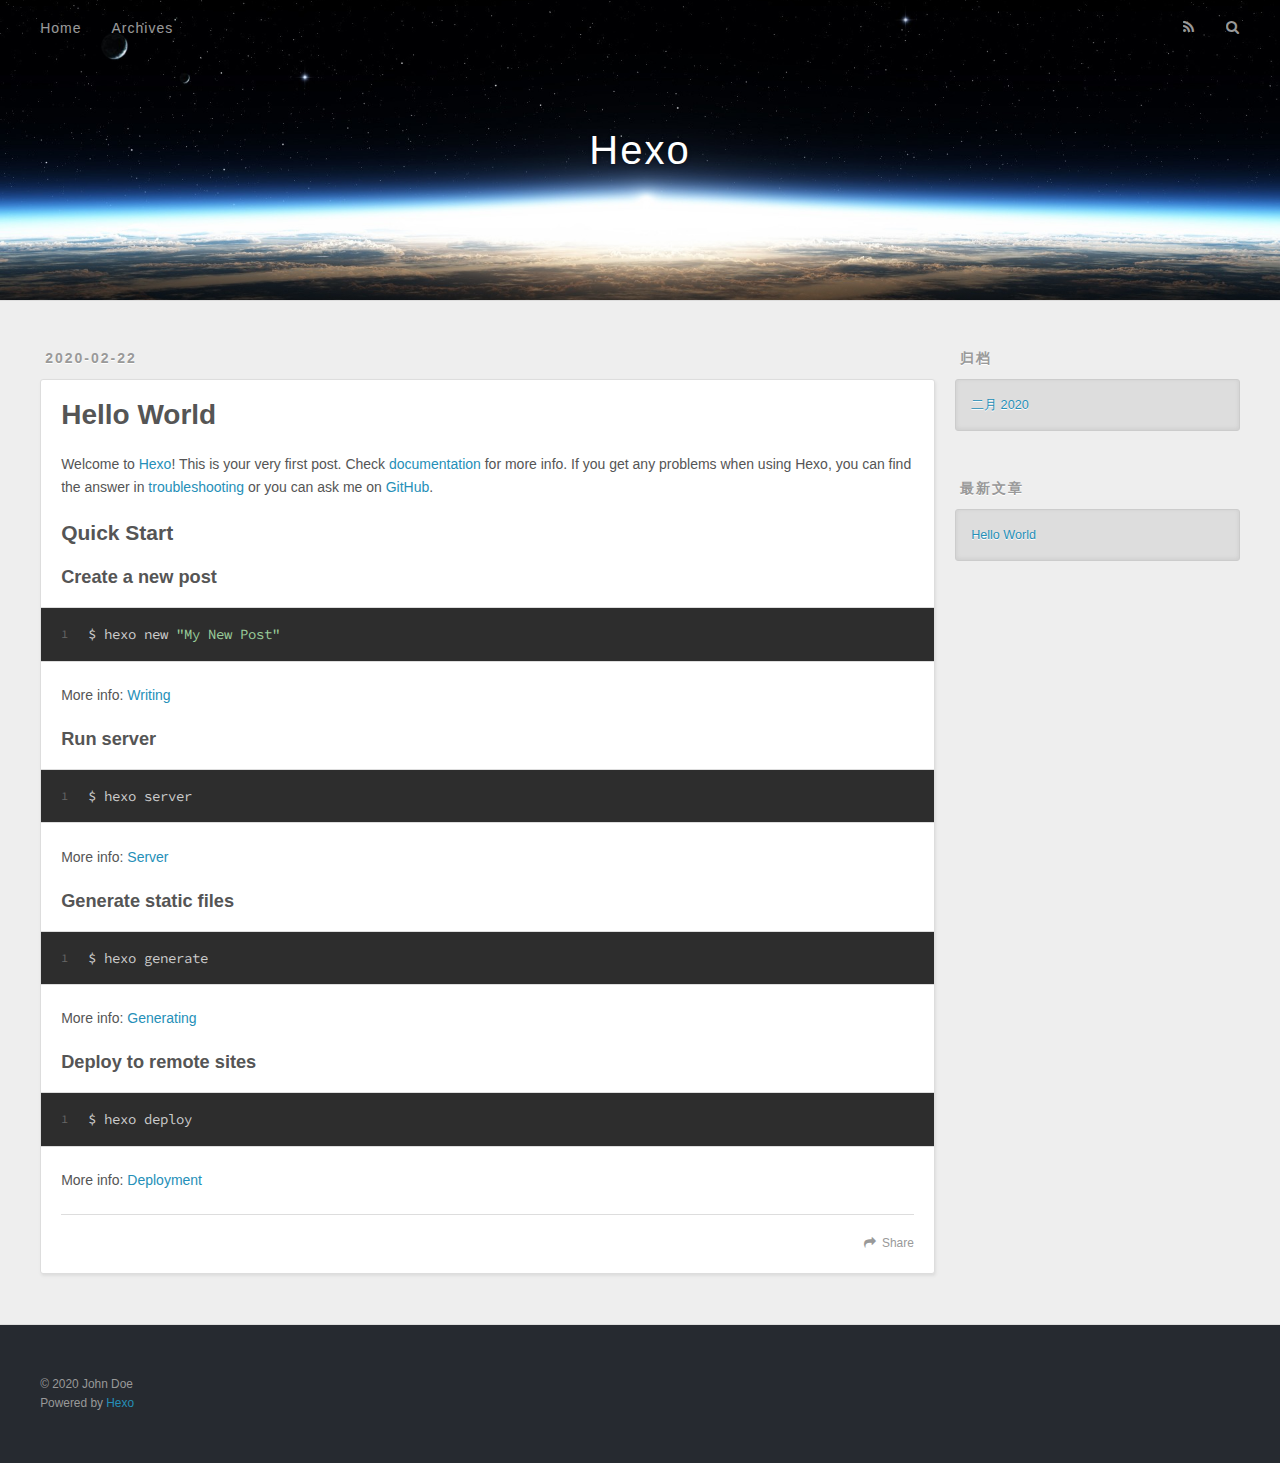
==== index.html @ 25635686 "Site updated: 2020-02-22 12:39:31" ====
<!DOCTYPE html>
<html>
<head>
  <meta charset="utf-8">
  

  
  <title>Hexo</title>
  <meta name="viewport" content="width=device-width, initial-scale=1, maximum-scale=1">
  <meta property="og:type" content="website">
<meta property="og:title" content="Hexo">
<meta property="og:url" content="https://jojo010602.github.io/index.html">
<meta property="og:site_name" content="Hexo">
<meta property="og:locale" content="zh_CN">
<meta property="article:author" content="John Doe">
<meta name="twitter:card" content="summary">
  
    <link rel="alternate" href="/atom.xml" title="Hexo" type="application/atom+xml">
  
  
    <link rel="icon" href="/favicon.png">
  
  
    <link href="//fonts.googleapis.com/css?family=Source+Code+Pro" rel="stylesheet" type="text/css">
  
  
<link rel="stylesheet" href="/css/style.css">

<meta name="generator" content="Hexo 4.2.0"></head>

<body>
  <div id="container">
    <div id="wrap">
      <header id="header">
  <div id="banner"></div>
  <div id="header-outer" class="outer">
    <div id="header-title" class="inner">
      <h1 id="logo-wrap">
        <a href="/" id="logo">Hexo</a>
      </h1>
      
    </div>
    <div id="header-inner" class="inner">
      <nav id="main-nav">
        <a id="main-nav-toggle" class="nav-icon"></a>
        
          <a class="main-nav-link" href="/">Home</a>
        
          <a class="main-nav-link" href="/archives">Archives</a>
        
      </nav>
      <nav id="sub-nav">
        
          <a id="nav-rss-link" class="nav-icon" href="/atom.xml" title="RSS Feed"></a>
        
        <a id="nav-search-btn" class="nav-icon" title="搜索"></a>
      </nav>
      <div id="search-form-wrap">
        <form action="//google.com/search" method="get" accept-charset="UTF-8" class="search-form"><input type="search" name="q" class="search-form-input" placeholder="Search"><button type="submit" class="search-form-submit">&#xF002;</button><input type="hidden" name="sitesearch" value="https://jojo010602.github.io"></form>
      </div>
    </div>
  </div>
</header>
      <div class="outer">
        <section id="main">
  
    <article id="post-hello-world" class="article article-type-post" itemscope itemprop="blogPost">
  <div class="article-meta">
    <a href="/2020/02/22/hello-world/" class="article-date">
  <time datetime="2020-02-22T03:29:50.208Z" itemprop="datePublished">2020-02-22</time>
</a>
    
  </div>
  <div class="article-inner">
    
    
      <header class="article-header">
        
  
    <h1 itemprop="name">
      <a class="article-title" href="/2020/02/22/hello-world/">Hello World</a>
    </h1>
  

      </header>
    
    <div class="article-entry" itemprop="articleBody">
      
        <p>Welcome to <a href="https://hexo.io/" target="_blank" rel="noopener">Hexo</a>! This is your very first post. Check <a href="https://hexo.io/docs/" target="_blank" rel="noopener">documentation</a> for more info. If you get any problems when using Hexo, you can find the answer in <a href="https://hexo.io/docs/troubleshooting.html" target="_blank" rel="noopener">troubleshooting</a> or you can ask me on <a href="https://github.com/hexojs/hexo/issues" target="_blank" rel="noopener">GitHub</a>.</p>
<h2 id="Quick-Start"><a href="#Quick-Start" class="headerlink" title="Quick Start"></a>Quick Start</h2><h3 id="Create-a-new-post"><a href="#Create-a-new-post" class="headerlink" title="Create a new post"></a>Create a new post</h3><figure class="highlight bash"><table><tr><td class="gutter"><pre><span class="line">1</span><br></pre></td><td class="code"><pre><span class="line">$ hexo new <span class="string">"My New Post"</span></span><br></pre></td></tr></table></figure>

<p>More info: <a href="https://hexo.io/docs/writing.html" target="_blank" rel="noopener">Writing</a></p>
<h3 id="Run-server"><a href="#Run-server" class="headerlink" title="Run server"></a>Run server</h3><figure class="highlight bash"><table><tr><td class="gutter"><pre><span class="line">1</span><br></pre></td><td class="code"><pre><span class="line">$ hexo server</span><br></pre></td></tr></table></figure>

<p>More info: <a href="https://hexo.io/docs/server.html" target="_blank" rel="noopener">Server</a></p>
<h3 id="Generate-static-files"><a href="#Generate-static-files" class="headerlink" title="Generate static files"></a>Generate static files</h3><figure class="highlight bash"><table><tr><td class="gutter"><pre><span class="line">1</span><br></pre></td><td class="code"><pre><span class="line">$ hexo generate</span><br></pre></td></tr></table></figure>

<p>More info: <a href="https://hexo.io/docs/generating.html" target="_blank" rel="noopener">Generating</a></p>
<h3 id="Deploy-to-remote-sites"><a href="#Deploy-to-remote-sites" class="headerlink" title="Deploy to remote sites"></a>Deploy to remote sites</h3><figure class="highlight bash"><table><tr><td class="gutter"><pre><span class="line">1</span><br></pre></td><td class="code"><pre><span class="line">$ hexo deploy</span><br></pre></td></tr></table></figure>

<p>More info: <a href="https://hexo.io/docs/one-command-deployment.html" target="_blank" rel="noopener">Deployment</a></p>

      
    </div>
    <footer class="article-footer">
      <a data-url="https://jojo010602.github.io/2020/02/22/hello-world/" data-id="ck6x465q000009cvf76g2f9uv" class="article-share-link">Share</a>
      
      
    </footer>
  </div>
  
</article>


  


</section>
        
          <aside id="sidebar">
  
    

  
    

  
    
  
    
  <div class="widget-wrap">
    <h3 class="widget-title">归档</h3>
    <div class="widget">
      <ul class="archive-list"><li class="archive-list-item"><a class="archive-list-link" href="/archives/2020/02/">二月 2020</a></li></ul>
    </div>
  </div>


  
    
  <div class="widget-wrap">
    <h3 class="widget-title">最新文章</h3>
    <div class="widget">
      <ul>
        
          <li>
            <a href="/2020/02/22/hello-world/">Hello World</a>
          </li>
        
      </ul>
    </div>
  </div>

  
</aside>
        
      </div>
      <footer id="footer">
  
  <div class="outer">
    <div id="footer-info" class="inner">
      &copy; 2020 John Doe<br>
      Powered by <a href="http://hexo.io/" target="_blank">Hexo</a>
    </div>
  </div>
</footer>
    </div>
    <nav id="mobile-nav">
  
    <a href="/" class="mobile-nav-link">Home</a>
  
    <a href="/archives" class="mobile-nav-link">Archives</a>
  
</nav>
    

<script src="//ajax.googleapis.com/ajax/libs/jquery/2.0.3/jquery.min.js"></script>


  
<link rel="stylesheet" href="/fancybox/jquery.fancybox.css">

  
<script src="/fancybox/jquery.fancybox.pack.js"></script>




<script src="/js/script.js"></script>




  </div>
</body>
</html>
---- css/style.css ----
body {
  width: 100%;
}
body:before,
body:after {
  content: "";
  display: table;
}
body:after {
  clear: both;
}
html,
body,
div,
span,
applet,
object,
iframe,
h1,
h2,
h3,
h4,
h5,
h6,
p,
blockquote,
pre,
a,
abbr,
acronym,
address,
big,
cite,
code,
del,
dfn,
em,
img,
ins,
kbd,
q,
s,
samp,
small,
strike,
strong,
sub,
sup,
tt,
var,
dl,
dt,
dd,
ol,
ul,
li,
fieldset,
form,
label,
legend,
table,
caption,
tbody,
tfoot,
thead,
tr,
th,
td {
  margin: 0;
  padding: 0;
  border: 0;
  outline: 0;
  font-weight: inherit;
  font-style: inherit;
  font-family: inherit;
  font-size: 100%;
  vertical-align: baseline;
}
body {
  line-height: 1;
  color: #000;
  background: #fff;
}
ol,
ul {
  list-style: none;
}
table {
  border-collapse: separate;
  border-spacing: 0;
  vertical-align: middle;
}
caption,
th,
td {
  text-align: left;
  font-weight: normal;
  vertical-align: middle;
}
a img {
  border: none;
}
input,
button {
  margin: 0;
  padding: 0;
}
input::-moz-focus-inner,
button::-moz-focus-inner {
  border: 0;
  padding: 0;
}
@font-face {
  font-family: FontAwesome;
  font-style: normal;
  font-weight: normal;
  src: url("fonts/fontawesome-webfont.eot?v=#4.0.3");
  src: url("fonts/fontawesome-webfont.eot?#iefix&v=#4.0.3") format("embedded-opentype"), url("fonts/fontawesome-webfont.woff?v=#4.0.3") format("woff"), url("fonts/fontawesome-webfont.ttf?v=#4.0.3") format("truetype"), url("fonts/fontawesome-webfont.svg#fontawesomeregular?v=#4.0.3") format("svg");
}
html,
body,
#container {
  height: 100%;
}
body {
  background: #eee;
  font: 14px -apple-system, BlinkMacSystemFont, "Segoe UI", "Roboto", "Oxygen", "Ubuntu", "Cantarell", "Fira Sans", "Droid Sans", "Helvetica Neue", sans-serif;
  -webkit-text-size-adjust: 100%;
}
.outer {
  max-width: 1220px;
  margin: 0 auto;
  padding: 0 20px;
}
.outer:before,
.outer:after {
  content: "";
  display: table;
}
.outer:after {
  clear: both;
}
.inner {
  display: inline;
  float: left;
  width: 98.33333333333333%;
  margin: 0 0.833333333333333%;
}
.left,
.alignleft {
  float: left;
}
.right,
.alignright {
  float: right;
}
.clear {
  clear: both;
}
#container {
  position: relative;
}
.mobile-nav-on {
  overflow: hidden;
}
#wrap {
  height: 100%;
  width: 100%;
  position: absolute;
  top: 0;
  left: 0;
  -webkit-transition: 0.2s ease-out;
  -moz-transition: 0.2s ease-out;
  -ms-transition: 0.2s ease-out;
  transition: 0.2s ease-out;
  z-index: 1;
  background: #eee;
}
.mobile-nav-on #wrap {
  left: 280px;
}
@media screen and (min-width: 768px) {
  #main {
    display: inline;
    float: left;
    width: 73.33333333333333%;
    margin: 0 0.833333333333333%;
  }
}
.article-date,
.article-category-link,
.archive-year,
.widget-title {
  text-decoration: none;
  text-transform: uppercase;
  letter-spacing: 2px;
  color: #999;
  margin-bottom: 1em;
  margin-left: 5px;
  line-height: 1em;
  text-shadow: 0 1px #fff;
  font-weight: bold;
}
.article-inner,
.archive-article-inner {
  background: #fff;
  -webkit-box-shadow: 1px 2px 3px #ddd;
  box-shadow: 1px 2px 3px #ddd;
  border: 1px solid #ddd;
  border-radius: 3px;
}
.article-entry h1,
.widget h1 {
  font-size: 2em;
}
.article-entry h2,
.widget h2 {
  font-size: 1.5em;
}
.article-entry h3,
.widget h3 {
  font-size: 1.3em;
}
.article-entry h4,
.widget h4 {
  font-size: 1.2em;
}
.article-entry h5,
.widget h5 {
  font-size: 1em;
}
.article-entry h6,
.widget h6 {
  font-size: 1em;
  color: #999;
}
.article-entry hr,
.widget hr {
  border: 1px dashed #ddd;
}
.article-entry strong,
.widget strong {
  font-weight: bold;
}
.article-entry em,
.widget em,
.article-entry cite,
.widget cite {
  font-style: italic;
}
.article-entry sup,
.widget sup,
.article-entry sub,
.widget sub {
  font-size: 0.75em;
  line-height: 0;
  position: relative;
  vertical-align: baseline;
}
.article-entry sup,
.widget sup {
  top: -0.5em;
}
.article-entry sub,
.widget sub {
  bottom: -0.2em;
}
.article-entry small,
.widget small {
  font-size: 0.85em;
}
.article-entry acronym,
.widget acronym,
.article-entry abbr,
.widget abbr {
  border-bottom: 1px dotted;
}
.article-entry ul,
.widget ul,
.article-entry ol,
.widget ol,
.article-entry dl,
.widget dl {
  margin: 0 20px;
  line-height: 1.6em;
}
.article-entry ul ul,
.widget ul ul,
.article-entry ol ul,
.widget ol ul,
.article-entry ul ol,
.widget ul ol,
.article-entry ol ol,
.widget ol ol {
  margin-top: 0;
  margin-bottom: 0;
}
.article-entry ul,
.widget ul {
  list-style: disc;
}
.article-entry ol,
.widget ol {
  list-style: decimal;
}
.article-entry dt,
.widget dt {
  font-weight: bold;
}
#header {
  height: 300px;
  position: relative;
  border-bottom: 1px solid #ddd;
}
#header:before,
#header:after {
  content: "";
  position: absolute;
  left: 0;
  right: 0;
  height: 40px;
}
#header:before {
  top: 0;
  background: -webkit-linear-gradient(rgba(0,0,0,0.2), transparent);
  background: -moz-linear-gradient(rgba(0,0,0,0.2), transparent);
  background: -ms-linear-gradient(rgba(0,0,0,0.2), transparent);
  background: linear-gradient(rgba(0,0,0,0.2), transparent);
}
#header:after {
  bottom: 0;
  background: -webkit-linear-gradient(transparent, rgba(0,0,0,0.2));
  background: -moz-linear-gradient(transparent, rgba(0,0,0,0.2));
  background: -ms-linear-gradient(transparent, rgba(0,0,0,0.2));
  background: linear-gradient(transparent, rgba(0,0,0,0.2));
}
#header-outer {
  height: 100%;
  position: relative;
}
#header-inner {
  position: relative;
  overflow: hidden;
}
#banner {
  position: absolute;
  top: 0;
  left: 0;
  width: 100%;
  height: 100%;
  background: url("images/banner.jpg") center #000;
  -webkit-background-size: cover;
  -moz-background-size: cover;
  background-size: cover;
  z-index: -1;
}
#header-title {
  text-align: center;
  height: 40px;
  position: absolute;
  top: 50%;
  left: 0;
  margin-top: -20px;
}
#logo,
#subtitle {
  text-decoration: none;
  color: #fff;
  font-weight: 300;
  text-shadow: 0 1px 4px rgba(0,0,0,0.3);
}
#logo {
  font-size: 40px;
  line-height: 40px;
  letter-spacing: 2px;
}
#subtitle {
  font-size: 16px;
  line-height: 16px;
  letter-spacing: 1px;
}
#subtitle-wrap {
  margin-top: 16px;
}
#main-nav {
  float: left;
  margin-left: -15px;
}
.nav-icon,
.main-nav-link {
  float: left;
  color: #fff;
  opacity: 0.6;
  text-decoration: none;
  text-shadow: 0 1px rgba(0,0,0,0.2);
  -webkit-transition: opacity 0.2s;
  -moz-transition: opacity 0.2s;
  -ms-transition: opacity 0.2s;
  transition: opacity 0.2s;
  display: block;
  padding: 20px 15px;
}
.nav-icon:hover,
.main-nav-link:hover {
  opacity: 1;
}
.nav-icon {
  font-family: FontAwesome;
  text-align: center;
  font-size: 14px;
  width: 14px;
  height: 14px;
  padding: 20px 15px;
  position: relative;
  cursor: pointer;
}
.main-nav-link {
  font-weight: 300;
  letter-spacing: 1px;
}
@media screen and (max-width: 479px) {
  .main-nav-link {
    display: none;
  }
}
#main-nav-toggle {
  display: none;
}
#main-nav-toggle:before {
  content: "\f0c9";
}
@media screen and (max-width: 479px) {
  #main-nav-toggle {
    display: block;
  }
}
#sub-nav {
  float: right;
  margin-right: -15px;
}
#nav-rss-link:before {
  content: "\f09e";
}
#nav-search-btn:before {
  content: "\f002";
}
#search-form-wrap {
  position: absolute;
  top: 15px;
  width: 150px;
  height: 30px;
  right: -150px;
  opacity: 0;
  -webkit-transition: 0.2s ease-out;
  -moz-transition: 0.2s ease-out;
  -ms-transition: 0.2s ease-out;
  transition: 0.2s ease-out;
}
#search-form-wrap.on {
  opacity: 1;
  right: 0;
}
@media screen and (max-width: 479px) {
  #search-form-wrap {
    width: 100%;
    right: -100%;
  }
}
.search-form {
  position: absolute;
  top: 0;
  left: 0;
  right: 0;
  background: #fff;
  padding: 5px 15px;
  border-radius: 15px;
  -webkit-box-shadow: 0 0 10px rgba(0,0,0,0.3);
  box-shadow: 0 0 10px rgba(0,0,0,0.3);
}
.search-form-input {
  border: none;
  background: none;
  color: #555;
  width: 100%;
  font: 13px -apple-system, BlinkMacSystemFont, "Segoe UI", "Roboto", "Oxygen", "Ubuntu", "Cantarell", "Fira Sans", "Droid Sans", "Helvetica Neue", sans-serif;
  outline: none;
}
.search-form-input::-webkit-search-results-decoration,
.search-form-input::-webkit-search-cancel-button {
  -webkit-appearance: none;
}
.search-form-submit {
  position: absolute;
  top: 50%;
  right: 10px;
  margin-top: -7px;
  font: 13px FontAwesome;
  border: none;
  background: none;
  color: #bbb;
  cursor: pointer;
}
.search-form-submit:hover,
.search-form-submit:focus {
  color: #777;
}
.article {
  margin: 50px 0;
}
.article-inner {
  overflow: hidden;
}
.article-meta:before,
.article-meta:after {
  content: "";
  display: table;
}
.article-meta:after {
  clear: both;
}
.article-date {
  float: left;
}
.article-category {
  float: left;
  line-height: 1em;
  color: #ccc;
  text-shadow: 0 1px #fff;
  margin-left: 8px;
}
.article-category:before {
  content: "\2022";
}
.article-category-link {
  margin: 0 12px 1em;
}
.article-header {
  padding: 20px 20px 0;
}
.article-title {
  text-decoration: none;
  font-size: 2em;
  font-weight: bold;
  color: #555;
  line-height: 1.1em;
  -webkit-transition: color 0.2s;
  -moz-transition: color 0.2s;
  -ms-transition: color 0.2s;
  transition: color 0.2s;
}
a.article-title:hover {
  color: #258fb8;
}
.article-entry {
  color: #555;
  padding: 0 20px;
}
.article-entry:before,
.article-entry:after {
  content: "";
  display: table;
}
.article-entry:after {
  clear: both;
}
.article-entry p,
.article-entry table {
  line-height: 1.6em;
  margin: 1.6em 0;
}
.article-entry h1,
.article-entry h2,
.article-entry h3,
.article-entry h4,
.article-entry h5,
.article-entry h6 {
  font-weight: bold;
}
.article-entry h1,
.article-entry h2,
.article-entry h3,
.article-entry h4,
.article-entry h5,
.article-entry h6 {
  line-height: 1.1em;
  margin: 1.1em 0;
}
.article-entry a {
  color: #258fb8;
  text-decoration: none;
}
.article-entry a:hover {
  text-decoration: underline;
}
.article-entry ul,
.article-entry ol,
.article-entry dl {
  margin-top: 1.6em;
  margin-bottom: 1.6em;
}
.article-entry img,
.article-entry video {
  max-width: 100%;
  height: auto;
  display: block;
  margin: auto;
}
.article-entry iframe {
  border: none;
}
.article-entry table {
  width: 100%;
  border-collapse: collapse;
  border-spacing: 0;
}
.article-entry th {
  font-weight: bold;
  border-bottom: 3px solid #ddd;
  padding-bottom: 0.5em;
}
.article-entry td {
  border-bottom: 1px solid #ddd;
  padding: 10px 0;
}
.article-entry blockquote {
  font-family: Georgia, "Times New Roman", serif;
  font-size: 1.4em;
  margin: 1.6em 20px;
  text-align: center;
}
.article-entry blockquote footer {
  font-size: 14px;
  margin: 1.6em 0;
  font-family: -apple-system, BlinkMacSystemFont, "Segoe UI", "Roboto", "Oxygen", "Ubuntu", "Cantarell", "Fira Sans", "Droid Sans", "Helvetica Neue", sans-serif;
}
.article-entry blockquote footer cite:before {
  content: "—";
  padding: 0 0.5em;
}
.article-entry .pullquote {
  text-align: left;
  width: 45%;
  margin: 0;
}
.article-entry .pullquote.left {
  margin-left: 0.5em;
  margin-right: 1em;
}
.article-entry .pullquote.right {
  margin-right: 0.5em;
  margin-left: 1em;
}
.article-entry .caption {
  color: #999;
  display: block;
  font-size: 0.9em;
  margin-top: 0.5em;
  position: relative;
  text-align: center;
}
.article-entry .video-container {
  position: relative;
  padding-top: 56.25%;
  height: 0;
  overflow: hidden;
}
.article-entry .video-container iframe,
.article-entry .video-container object,
.article-entry .video-container embed {
  position: absolute;
  top: 0;
  left: 0;
  width: 100%;
  height: 100%;
  margin-top: 0;
}
.article-more-link a {
  display: inline-block;
  line-height: 1em;
  padding: 6px 15px;
  border-radius: 15px;
  background: #eee;
  color: #999;
  text-shadow: 0 1px #fff;
  text-decoration: none;
}
.article-more-link a:hover {
  background: #258fb8;
  color: #fff;
  text-decoration: none;
  text-shadow: 0 1px #1e7293;
}
.article-footer {
  font-size: 0.85em;
  line-height: 1.6em;
  border-top: 1px solid #ddd;
  padding-top: 1.6em;
  margin: 0 20px 20px;
}
.article-footer:before,
.article-footer:after {
  content: "";
  display: table;
}
.article-footer:after {
  clear: both;
}
.article-footer a {
  color: #999;
  text-decoration: none;
}
.article-footer a:hover {
  color: #555;
}
.article-tag-list-item {
  float: left;
  margin-right: 10px;
}
.article-tag-list-link:before {
  content: "#";
}
.article-comment-link {
  float: right;
}
.article-comment-link:before {
  content: "\f075";
  font-family: FontAwesome;
  padding-right: 8px;
}
.article-share-link {
  cursor: pointer;
  float: right;
  margin-left: 20px;
}
.article-share-link:before {
  content: "\f064";
  font-family: FontAwesome;
  padding-right: 6px;
}
#article-nav {
  position: relative;
}
#article-nav:before,
#article-nav:after {
  content: "";
  display: table;
}
#article-nav:after {
  clear: both;
}
@media screen and (min-width: 768px) {
  #article-nav {
    margin: 50px 0;
  }
  #article-nav:before {
    width: 8px;
    height: 8px;
    position: absolute;
    top: 50%;
    left: 50%;
    margin-top: -4px;
    margin-left: -4px;
    content: "";
    border-radius: 50%;
    background: #ddd;
    -webkit-box-shadow: 0 1px 2px #fff;
    box-shadow: 0 1px 2px #fff;
  }
}
.article-nav-link-wrap {
  text-decoration: none;
  text-shadow: 0 1px #fff;
  color: #999;
  -webkit-box-sizing: border-box;
  -moz-box-sizing: border-box;
  box-sizing: border-box;
  margin-top: 50px;
  text-align: center;
  display: block;
}
.article-nav-link-wrap:hover {
  color: #555;
}
@media screen and (min-width: 768px) {
  .article-nav-link-wrap {
    width: 50%;
    margin-top: 0;
  }
}
@media screen and (min-width: 768px) {
  #article-nav-newer {
    float: left;
    text-align: right;
    padding-right: 20px;
  }
}
@media screen and (min-width: 768px) {
  #article-nav-older {
    float: right;
    text-align: left;
    padding-left: 20px;
  }
}
.article-nav-caption {
  text-transform: uppercase;
  letter-spacing: 2px;
  color: #ddd;
  line-height: 1em;
  font-weight: bold;
}
#article-nav-newer .article-nav-caption {
  margin-right: -2px;
}
.article-nav-title {
  font-size: 0.85em;
  line-height: 1.6em;
  margin-top: 0.5em;
}
.article-share-box {
  position: absolute;
  display: none;
  background: #fff;
  -webkit-box-shadow: 1px 2px 10px rgba(0,0,0,0.2);
  box-shadow: 1px 2px 10px rgba(0,0,0,0.2);
  border-radius: 3px;
  margin-left: -145px;
  overflow: hidden;
  z-index: 1;
}
.article-share-box.on {
  display: block;
}
.article-share-input {
  width: 100%;
  background: none;
  -webkit-box-sizing: border-box;
  -moz-box-sizing: border-box;
  box-sizing: border-box;
  font: 14px -apple-system, BlinkMacSystemFont, "Segoe UI", "Roboto", "Oxygen", "Ubuntu", "Cantarell", "Fira Sans", "Droid Sans", "Helvetica Neue", sans-serif;
  padding: 0 15px;
  color: #555;
  outline: none;
  border: 1px solid #ddd;
  border-radius: 3px 3px 0 0;
  height: 36px;
  line-height: 36px;
}
.article-share-links {
  background: #eee;
}
.article-share-links:before,
.article-share-links:after {
  content: "";
  display: table;
}
.article-share-links:after {
  clear: both;
}
.article-share-twitter,
.article-share-facebook,
.article-share-pinterest,
.article-share-google {
  width: 50px;
  height: 36px;
  display: block;
  float: left;
  position: relative;
  color: #999;
  text-shadow: 0 1px #fff;
}
.article-share-twitter:before,
.article-share-facebook:before,
.article-share-pinterest:before,
.article-share-google:before {
  font-size: 20px;
  font-family: FontAwesome;
  width: 20px;
  height: 20px;
  position: absolute;
  top: 50%;
  left: 50%;
  margin-top: -10px;
  margin-left: -10px;
  text-align: center;
}
.article-share-twitter:hover,
.article-share-facebook:hover,
.article-share-pinterest:hover,
.article-share-google:hover {
  color: #fff;
}
.article-share-twitter:before {
  content: "\f099";
}
.article-share-twitter:hover {
  background: #00aced;
  text-shadow: 0 1px #008abe;
}
.article-share-facebook:before {
  content: "\f09a";
}
.article-share-facebook:hover {
  background: #3b5998;
  text-shadow: 0 1px #2f477a;
}
.article-share-pinterest:before {
  content: "\f0d2";
}
.article-share-pinterest:hover {
  background: #cb2027;
  text-shadow: 0 1px #a21a1f;
}
.article-share-google:before {
  content: "\f0d5";
}
.article-share-google:hover {
  background: #dd4b39;
  text-shadow: 0 1px #be3221;
}
.article-gallery {
  background: #000;
  position: relative;
}
.article-gallery-photos {
  position: relative;
  overflow: hidden;
}
.article-gallery-img {
  display: none;
  max-width: 100%;
}
.article-gallery-img:first-child {
  display: block;
}
.article-gallery-img.loaded {
  position: absolute;
  display: block;
}
.article-gallery-img img {
  display: block;
  max-width: 100%;
  margin: 0 auto;
}
#comments {
  background: #fff;
  -webkit-box-shadow: 1px 2px 3px #ddd;
  box-shadow: 1px 2px 3px #ddd;
  padding: 20px;
  border: 1px solid #ddd;
  border-radius: 3px;
  margin: 50px 0;
}
#comments a {
  color: #258fb8;
}
.archives-wrap {
  margin: 50px 0;
}
.archives:before,
.archives:after {
  content: "";
  display: table;
}
.archives:after {
  clear: both;
}
.archive-year-wrap {
  margin-bottom: 1em;
}
.archives {
  -webkit-column-gap: 10px;
  -moz-column-gap: 10px;
  column-gap: 10px;
}
@media screen and (min-width: 480px) and (max-width: 767px) {
  .archives {
    -webkit-column-count: 2;
    -moz-column-count: 2;
    column-count: 2;
  }
}
@media screen and (min-width: 768px) {
  .archives {
    -webkit-column-count: 3;
    -moz-column-count: 3;
    column-count: 3;
  }
}
.archive-article {
  -webkit-column-break-inside: avoid;
  page-break-inside: avoid;
  overflow: hidden;
  break-inside: avoid-column;
}
.archive-article-inner {
  padding: 10px;
  margin-bottom: 15px;
}
.archive-article-title {
  text-decoration: none;
  font-weight: bold;
  color: #555;
  -webkit-transition: color 0.2s;
  -moz-transition: color 0.2s;
  -ms-transition: color 0.2s;
  transition: color 0.2s;
  line-height: 1.6em;
}
.archive-article-title:hover {
  color: #258fb8;
}
.archive-article-footer {
  margin-top: 1em;
}
.archive-article-date {
  color: #999;
  text-decoration: none;
  font-size: 0.85em;
  line-height: 1em;
  margin-bottom: 0.5em;
  display: block;
}
#page-nav {
  margin: 50px auto;
  background: #fff;
  -webkit-box-shadow: 1px 2px 3px #ddd;
  box-shadow: 1px 2px 3px #ddd;
  border: 1px solid #ddd;
  border-radius: 3px;
  text-align: center;
  color: #999;
  overflow: hidden;
}
#page-nav:before,
#page-nav:after {
  content: "";
  display: table;
}
#page-nav:after {
  clear: both;
}
#page-nav a,
#page-nav span {
  padding: 10px 20px;
  line-height: 1;
  height: 2ex;
}
#page-nav a {
  color: #999;
  text-decoration: none;
}
#page-nav a:hover {
  background: #999;
  color: #fff;
}
#page-nav .prev {
  float: left;
}
#page-nav .next {
  float: right;
}
#page-nav .page-number {
  display: inline-block;
}
@media screen and (max-width: 479px) {
  #page-nav .page-number {
    display: none;
  }
}
#page-nav .current {
  color: #555;
  font-weight: bold;
}
#page-nav .space {
  color: #ddd;
}
#footer {
  background: #262a30;
  padding: 50px 0;
  border-top: 1px solid #ddd;
  color: #999;
}
#footer a {
  color: #258fb8;
  text-decoration: none;
}
#footer a:hover {
  text-decoration: underline;
}
#footer-info {
  line-height: 1.6em;
  font-size: 0.85em;
}
.article-entry pre,
.article-entry .highlight {
  background: #2d2d2d;
  margin: 0 -20px;
  padding: 15px 20px;
  border-style: solid;
  border-color: #ddd;
  border-width: 1px 0;
  overflow: auto;
  color: #ccc;
  line-height: 22.400000000000002px;
}
.article-entry .highlight .gutter pre,
.article-entry .gist .gist-file .gist-data .line-numbers {
  color: #666;
  font-size: 0.85em;
}
.article-entry pre,
.article-entry code {
  font-family: "Source Code Pro", Consolas, Monaco, Menlo, Consolas, monospace;
}
.article-entry code {
  background: #eee;
  text-shadow: 0 1px #fff;
  padding: 0 0.3em;
}
.article-entry pre code {
  background: none;
  text-shadow: none;
  padding: 0;
}
.article-entry .highlight pre {
  border: none;
  margin: 0;
  padding: 0;
}
.article-entry .highlight table {
  margin: 0;
  width: auto;
}
.article-entry .highlight td {
  border: none;
  padding: 0;
}
.article-entry .highlight figcaption {
  font-size: 0.85em;
  color: #999;
  line-height: 1em;
  margin-bottom: 1em;
}
.article-entry .highlight figcaption:before,
.article-entry .highlight figcaption:after {
  content: "";
  display: table;
}
.article-entry .highlight figcaption:after {
  clear: both;
}
.article-entry .highlight figcaption a {
  float: right;
}
.article-entry .highlight .gutter pre {
  text-align: right;
  padding-right: 20px;
}
.article-entry .highlight .line {
  height: 22.400000000000002px;
}
.article-entry .highlight .line.marked {
  background: #515151;
}
.article-entry .gist {
  margin: 0 -20px;
  border-style: solid;
  border-color: #ddd;
  border-width: 1px 0;
  background: #2d2d2d;
  padding: 15px 20px 15px 0;
}
.article-entry .gist .gist-file {
  border: none;
  font-family: "Source Code Pro", Consolas, Monaco, Menlo, Consolas, monospace;
  margin: 0;
}
.article-entry .gist .gist-file .gist-data {
  background: none;
  border: none;
}
.article-entry .gist .gist-file .gist-data .line-numbers {
  background: none;
  border: none;
  padding: 0 20px 0 0;
}
.article-entry .gist .gist-file .gist-data .line-data {
  padding: 0 !important;
}
.article-entry .gist .gist-file .highlight {
  margin: 0;
  padding: 0;
  border: none;
}
.article-entry .gist .gist-file .gist-meta {
  background: #2d2d2d;
  color: #999;
  font: 0.85em -apple-system, BlinkMacSystemFont, "Segoe UI", "Roboto", "Oxygen", "Ubuntu", "Cantarell", "Fira Sans", "Droid Sans", "Helvetica Neue", sans-serif;
  text-shadow: 0 0;
  padding: 0;
  margin-top: 1em;
  margin-left: 20px;
}
.article-entry .gist .gist-file .gist-meta a {
  color: #258fb8;
  font-weight: normal;
}
.article-entry .gist .gist-file .gist-meta a:hover {
  text-decoration: underline;
}
pre .comment,
pre .title {
  color: #999;
}
pre .variable,
pre .attribute,
pre .tag,
pre .regexp,
pre .ruby .constant,
pre .xml .tag .title,
pre .xml .pi,
pre .xml .doctype,
pre .html .doctype,
pre .css .id,
pre .css .class,
pre .css .pseudo {
  color: #f2777a;
}
pre .number,
pre .preprocessor,
pre .built_in,
pre .literal,
pre .params,
pre .constant {
  color: #f99157;
}
pre .class,
pre .ruby .class .title,
pre .css .rules .attribute {
  color: #9c9;
}
pre .string,
pre .value,
pre .inheritance,
pre .header,
pre .ruby .symbol,
pre .xml .cdata {
  color: #9c9;
}
pre .css .hexcolor {
  color: #6cc;
}
pre .function,
pre .python .decorator,
pre .python .title,
pre .ruby .function .title,
pre .ruby .title .keyword,
pre .perl .sub,
pre .javascript .title,
pre .coffeescript .title {
  color: #69c;
}
pre .keyword,
pre .javascript .function {
  color: #c9c;
}
@media screen and (max-width: 479px) {
  #mobile-nav {
    position: absolute;
    top: 0;
    left: 0;
    width: 280px;
    height: 100%;
    background: #191919;
    border-right: 1px solid #fff;
  }
}
@media screen and (max-width: 479px) {
  .mobile-nav-link {
    display: block;
    color: #999;
    text-decoration: none;
    padding: 15px 20px;
    font-weight: bold;
  }
  .mobile-nav-link:hover {
    color: #fff;
  }
}
@media screen and (min-width: 768px) {
  #sidebar {
    display: inline;
    float: left;
    width: 23.333333333333332%;
    margin: 0 0.833333333333333%;
  }
}
.widget-wrap {
  margin: 50px 0;
}
.widget {
  color: #777;
  text-shadow: 0 1px #fff;
  background: #ddd;
  -webkit-box-shadow: 0 -1px 4px #ccc inset;
  box-shadow: 0 -1px 4px #ccc inset;
  border: 1px solid #ccc;
  padding: 15px;
  border-radius: 3px;
}
.widget a {
  color: #258fb8;
  text-decoration: none;
}
.widget a:hover {
  text-decoration: underline;
}
.widget ul ul,
.widget ol ul,
.widget dl ul,
.widget ul ol,
.widget ol ol,
.widget dl ol,
.widget ul dl,
.widget ol dl,
.widget dl dl {
  margin-left: 15px;
  list-style: disc;
}
.widget {
  line-height: 1.6em;
  word-wrap: break-word;
  font-size: 0.9em;
}
.widget ul,
.widget ol {
  list-style: none;
  margin: 0;
}
.widget ul ul,
.widget ol ul,
.widget ul ol,
.widget ol ol {
  margin: 0 20px;
}
.widget ul ul,
.widget ol ul {
  list-style: disc;
}
.widget ul ol,
.widget ol ol {
  list-style: decimal;
}
.category-list-count,
.tag-list-count,
.archive-list-count {
  padding-left: 5px;
  color: #999;
  font-size: 0.85em;
}
.category-list-count:before,
.tag-list-count:before,
.archive-list-count:before {
  content: "(";
}
.category-list-count:after,
.tag-list-count:after,
.archive-list-count:after {
  content: ")";
}
.tagcloud a {
  margin-right: 5px;
  display: inline-block;
}
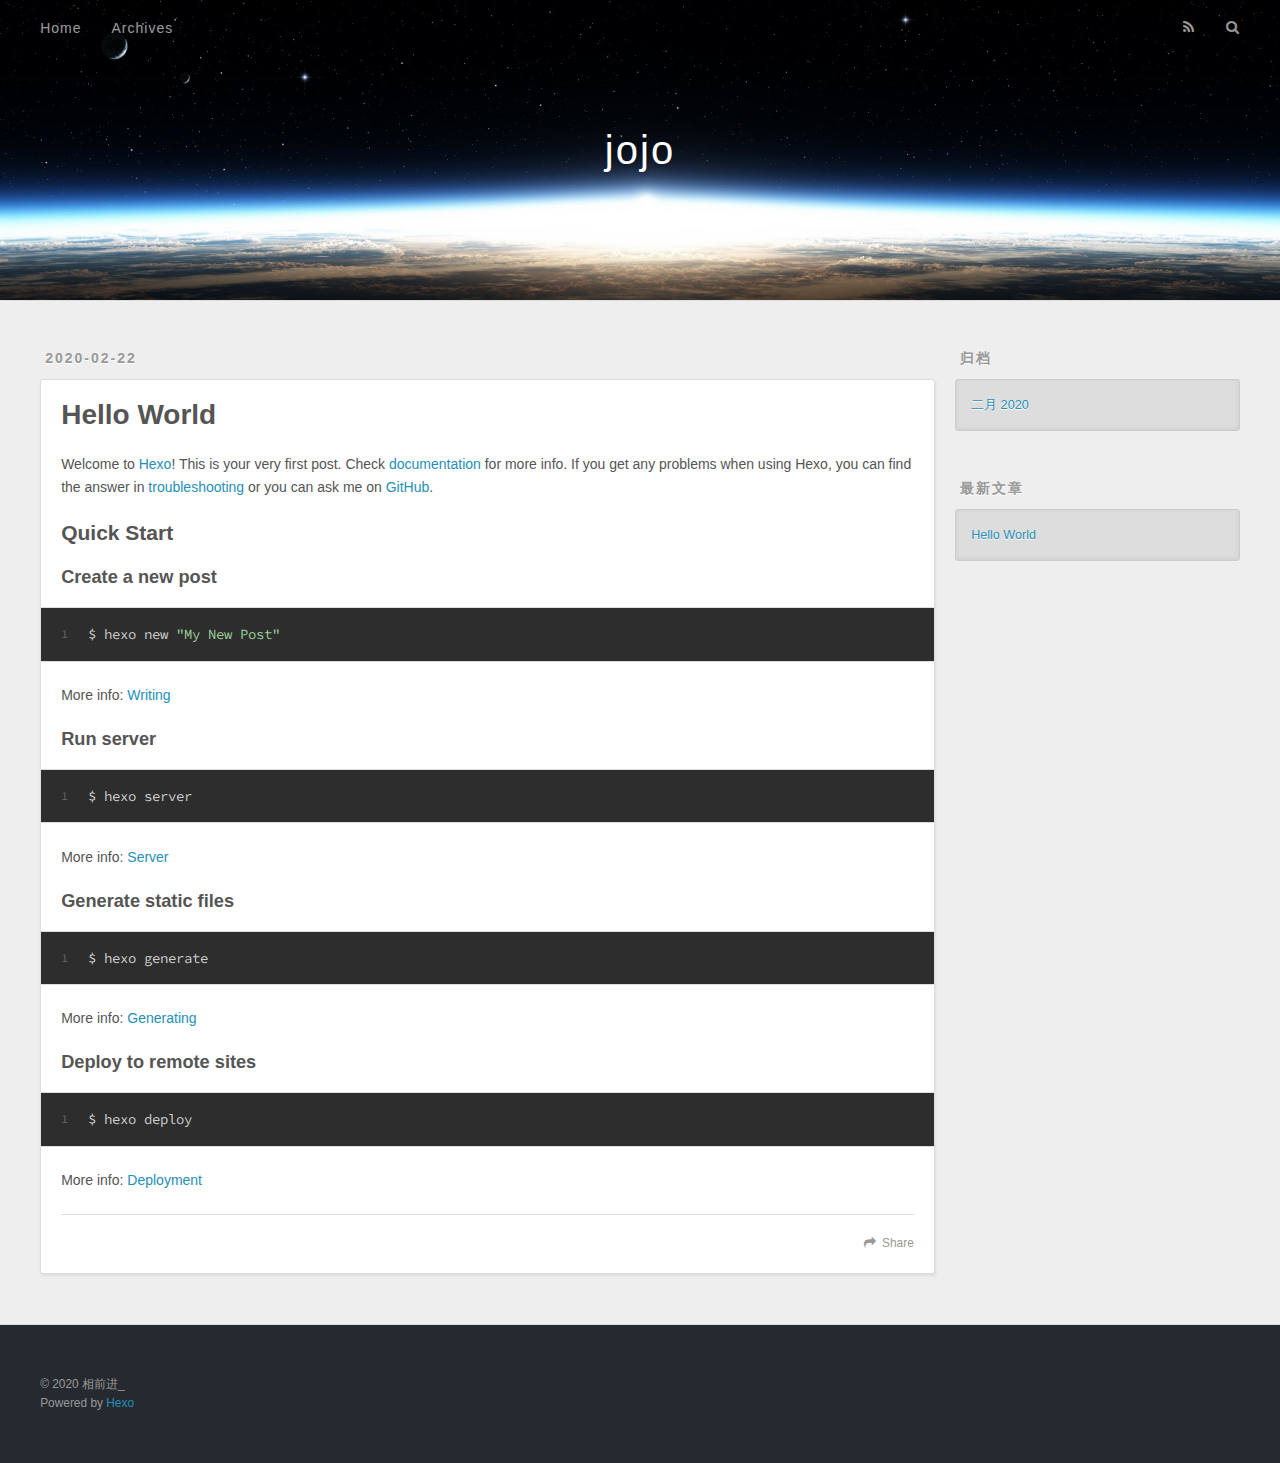
==== commit 87108c24: "Site updated: 2020-02-22 13:19:15" ====
--- a/index.html
+++ b/index.html
@@ -5,17 +5,17 @@
   
 
   
-  <title>Hexo</title>
+  <title>jojo</title>
   <meta name="viewport" content="width=device-width, initial-scale=1, maximum-scale=1">
   <meta property="og:type" content="website">
-<meta property="og:title" content="Hexo">
+<meta property="og:title" content="jojo">
 <meta property="og:url" content="https://jojo010602.github.io/index.html">
-<meta property="og:site_name" content="Hexo">
+<meta property="og:site_name" content="jojo">
 <meta property="og:locale" content="zh_CN">
-<meta property="article:author" content="John Doe">
+<meta property="article:author" content="相前进_">
 <meta name="twitter:card" content="summary">
   
-    <link rel="alternate" href="/atom.xml" title="Hexo" type="application/atom+xml">
+    <link rel="alternate" href="/atom.xml" title="jojo" type="application/atom+xml">
   
   
     <link rel="icon" href="/favicon.png">
@@ -36,7 +36,7 @@
   <div id="header-outer" class="outer">
     <div id="header-title" class="inner">
       <h1 id="logo-wrap">
-        <a href="/" id="logo">Hexo</a>
+        <a href="/" id="logo">jojo</a>
       </h1>
       
     </div>
@@ -103,7 +103,7 @@
       
     </div>
     <footer class="article-footer">
-      <a data-url="https://jojo010602.github.io/2020/02/22/hello-world/" data-id="ck6x465q000009cvf76g2f9uv" class="article-share-link">Share</a>
+      <a data-url="https://jojo010602.github.io/2020/02/22/hello-world/" data-id="ck6x5lagi0000ewvf6clwfs42" class="article-share-link">Share</a>
       
       
     </footer>
@@ -159,7 +159,7 @@
   
   <div class="outer">
     <div id="footer-info" class="inner">
-      &copy; 2020 John Doe<br>
+      &copy; 2020 相前进_<br>
       Powered by <a href="http://hexo.io/" target="_blank">Hexo</a>
     </div>
   </div>
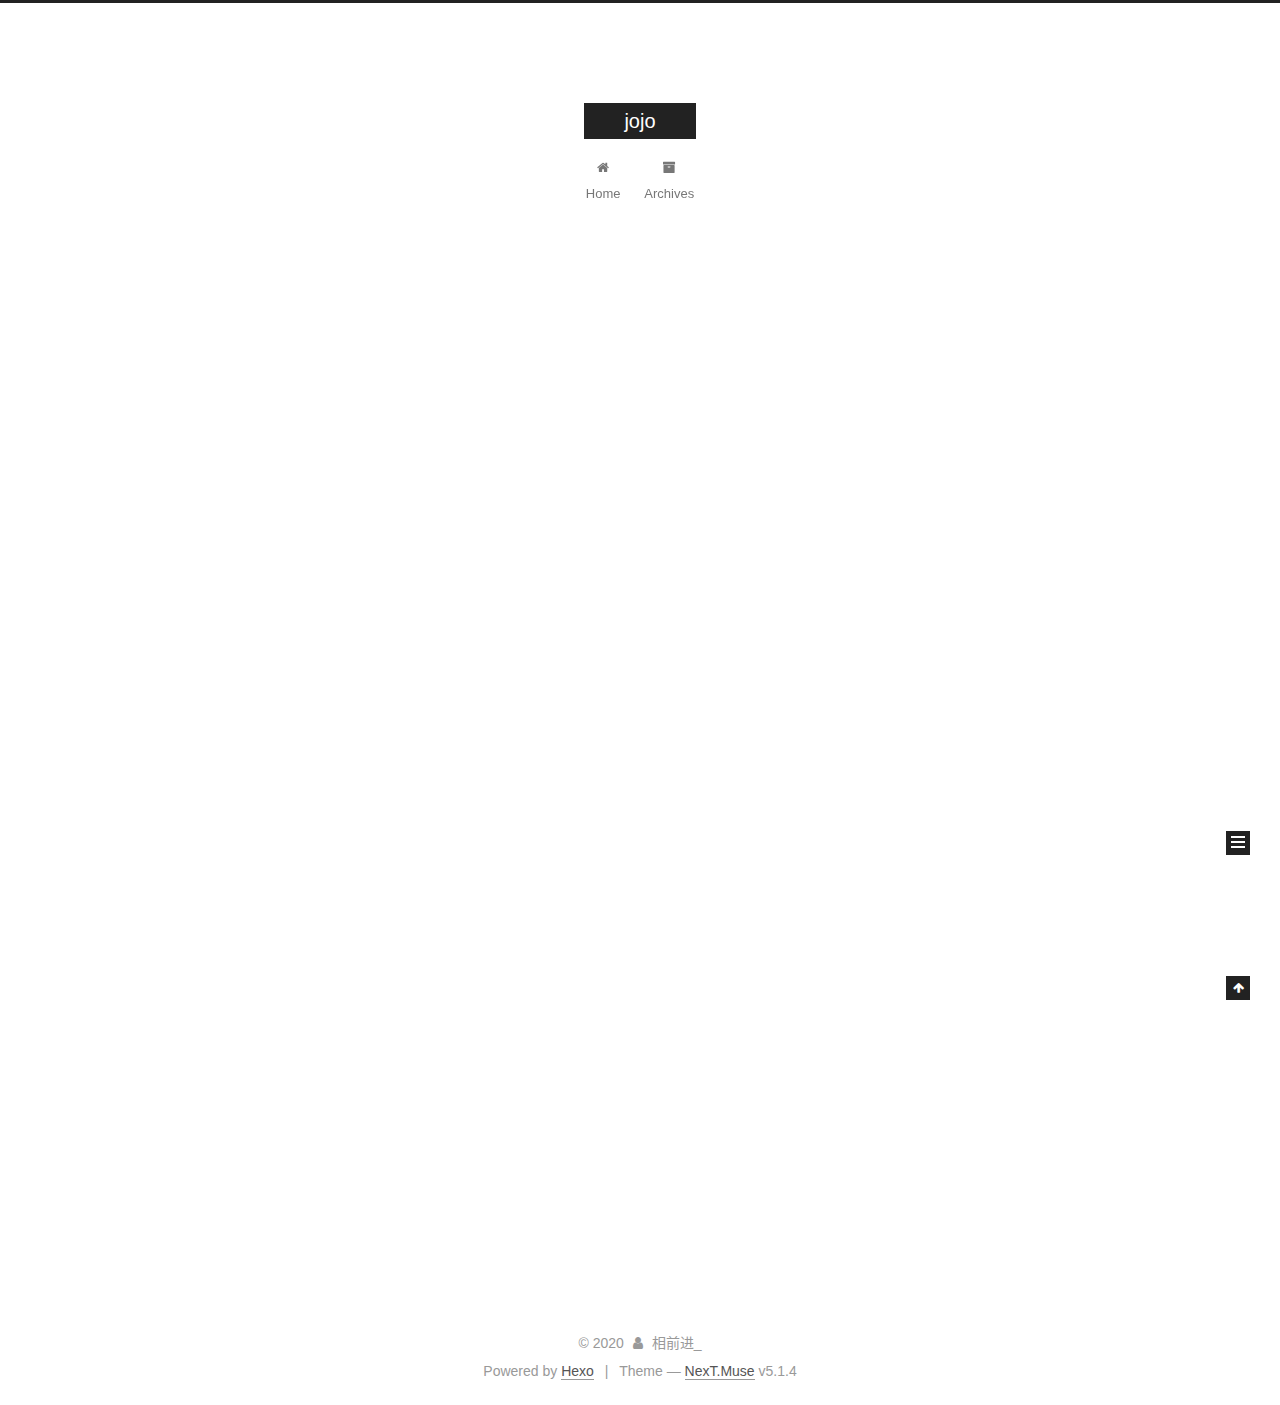
==== commit fbeff18b: "Site updated: 2020-02-22 15:07:54" ====
--- a/index.html
+++ b/index.html
@@ -1,196 +1,620 @@
 <!DOCTYPE html>
-<html>
+
+
+
+  
+
+
+<html class="theme-next muse use-motion" lang="zh-CN">
 <head>
-  <meta charset="utf-8">
-  
-
-  
-  <title>jojo</title>
-  <meta name="viewport" content="width=device-width, initial-scale=1, maximum-scale=1">
-  <meta property="og:type" content="website">
+  <meta charset="UTF-8"/>
+<meta http-equiv="X-UA-Compatible" content="IE=edge" />
+<meta name="viewport" content="width=device-width, initial-scale=1, maximum-scale=1"/>
+<meta name="theme-color" content="#222">
+
+
+
+
+
+
+
+
+
+<meta http-equiv="Cache-Control" content="no-transform" />
+<meta http-equiv="Cache-Control" content="no-siteapp" />
+
+
+
+
+
+
+
+
+
+
+
+
+
+
+
+
+  
+  
+  <link href="/lib/fancybox/source/jquery.fancybox.css?v=2.1.5" rel="stylesheet" type="text/css" />
+
+
+
+
+
+
+
+<link href="/lib/font-awesome/css/font-awesome.min.css?v=4.6.2" rel="stylesheet" type="text/css" />
+
+<link href="/css/main.css?v=5.1.4" rel="stylesheet" type="text/css" />
+
+
+  <link rel="apple-touch-icon" sizes="180x180" href="/images/apple-touch-icon-next.png?v=5.1.4">
+
+
+  <link rel="icon" type="image/png" sizes="32x32" href="/images/favicon-32x32-next.png?v=5.1.4">
+
+
+  <link rel="icon" type="image/png" sizes="16x16" href="/images/favicon-16x16-next.png?v=5.1.4">
+
+
+  <link rel="mask-icon" href="/images/logo.svg?v=5.1.4" color="#222">
+
+
+
+
+
+  <meta name="keywords" content="Hexo, NexT" />
+
+
+
+
+
+
+
+
+
+
+<meta property="og:type" content="website">
 <meta property="og:title" content="jojo">
 <meta property="og:url" content="https://jojo010602.github.io/index.html">
 <meta property="og:site_name" content="jojo">
 <meta property="og:locale" content="zh_CN">
 <meta property="article:author" content="相前进_">
 <meta name="twitter:card" content="summary">
-  
-    <link rel="alternate" href="/atom.xml" title="jojo" type="application/atom+xml">
-  
-  
-    <link rel="icon" href="/favicon.png">
-  
-  
-    <link href="//fonts.googleapis.com/css?family=Source+Code+Pro" rel="stylesheet" type="text/css">
-  
-  
-<link rel="stylesheet" href="/css/style.css">
+
+
+
+<script type="text/javascript" id="hexo.configurations">
+  var NexT = window.NexT || {};
+  var CONFIG = {
+    root: '/',
+    scheme: 'Muse',
+    version: '5.1.4',
+    sidebar: {"position":"left","display":"post","offset":12,"b2t":false,"scrollpercent":false,"onmobile":false},
+    fancybox: true,
+    tabs: true,
+    motion: {"enable":true,"async":false,"transition":{"post_block":"fadeIn","post_header":"slideDownIn","post_body":"slideDownIn","coll_header":"slideLeftIn","sidebar":"slideUpIn"}},
+    duoshuo: {
+      userId: '0',
+      author: 'Author'
+    },
+    algolia: {
+      applicationID: '',
+      apiKey: '',
+      indexName: '',
+      hits: {"per_page":10},
+      labels: {"input_placeholder":"Search for Posts","hits_empty":"We didn't find any results for the search: ${query}","hits_stats":"${hits} results found in ${time} ms"}
+    }
+  };
+</script>
+
+
+
+  <link rel="canonical" href="https://jojo010602.github.io/"/>
+
+
+
+
+
+  <title>jojo</title>
+  
+
+
+
+
+
+
+
 
 <meta name="generator" content="Hexo 4.2.0"></head>
 
-<body>
-  <div id="container">
-    <div id="wrap">
-      <header id="header">
-  <div id="banner"></div>
-  <div id="header-outer" class="outer">
-    <div id="header-title" class="inner">
-      <h1 id="logo-wrap">
-        <a href="/" id="logo">jojo</a>
-      </h1>
-      
+<body itemscope itemtype="http://schema.org/WebPage" lang="zh-CN">
+
+  
+  
+    
+  
+
+  <div class="container sidebar-position-left 
+  page-home">
+    <div class="headband"></div>
+
+    <header id="header" class="header" itemscope itemtype="http://schema.org/WPHeader">
+      <div class="header-inner"><div class="site-brand-wrapper">
+  <div class="site-meta ">
+    
+
+    <div class="custom-logo-site-title">
+      <a href="/"  class="brand" rel="start">
+        <span class="logo-line-before"><i></i></span>
+        <span class="site-title">jojo</span>
+        <span class="logo-line-after"><i></i></span>
+      </a>
     </div>
-    <div id="header-inner" class="inner">
-      <nav id="main-nav">
-        <a id="main-nav-toggle" class="nav-icon"></a>
-        
-          <a class="main-nav-link" href="/">Home</a>
-        
-          <a class="main-nav-link" href="/archives">Archives</a>
-        
-      </nav>
-      <nav id="sub-nav">
-        
-          <a id="nav-rss-link" class="nav-icon" href="/atom.xml" title="RSS Feed"></a>
-        
-        <a id="nav-search-btn" class="nav-icon" title="搜索"></a>
-      </nav>
-      <div id="search-form-wrap">
-        <form action="//google.com/search" method="get" accept-charset="UTF-8" class="search-form"><input type="search" name="q" class="search-form-input" placeholder="Search"><button type="submit" class="search-form-submit">&#xF002;</button><input type="hidden" name="sitesearch" value="https://jojo010602.github.io"></form>
-      </div>
+      
+        <p class="site-subtitle"></p>
+      
+  </div>
+
+  <div class="site-nav-toggle">
+    <button>
+      <span class="btn-bar"></span>
+      <span class="btn-bar"></span>
+      <span class="btn-bar"></span>
+    </button>
+  </div>
+</div>
+
+<nav class="site-nav">
+  
+
+  
+    <ul id="menu" class="menu">
+      
+        
+        <li class="menu-item menu-item-home">
+          <a href="/%20" rel="section">
+            
+              <i class="menu-item-icon fa fa-fw fa-home"></i> <br />
+            
+            Home
+          </a>
+        </li>
+      
+        
+        <li class="menu-item menu-item-archives">
+          <a href="/archives/%20" rel="section">
+            
+              <i class="menu-item-icon fa fa-fw fa-archive"></i> <br />
+            
+            Archives
+          </a>
+        </li>
+      
+
+      
+    </ul>
+  
+
+  
+</nav>
+
+
+
+ </div>
+    </header>
+
+    <main id="main" class="main">
+      <div class="main-inner">
+        <div class="content-wrap">
+          <div id="content" class="content">
+            
+  <section id="posts" class="posts-expand">
+    
+      
+
+  
+
+  
+  
+  
+
+  <article class="post post-type-normal" itemscope itemtype="http://schema.org/Article">
+  
+  
+  
+  <div class="post-block">
+    <link itemprop="mainEntityOfPage" href="https://jojo010602.github.io/2020/02/22/hello-world/">
+
+    <span hidden itemprop="author" itemscope itemtype="http://schema.org/Person">
+      <meta itemprop="name" content="相前进_">
+      <meta itemprop="description" content="">
+      <meta itemprop="image" content="/images/avatar.gif">
+    </span>
+
+    <span hidden itemprop="publisher" itemscope itemtype="http://schema.org/Organization">
+      <meta itemprop="name" content="jojo">
+    </span>
+
+    
+      <header class="post-header">
+
+        
+        
+          <h1 class="post-title" itemprop="name headline">
+                
+                <a class="post-title-link" href="/2020/02/22/hello-world/" itemprop="url">Hello World</a></h1>
+        
+
+        <div class="post-meta">
+          <span class="post-time">
+            
+              <span class="post-meta-item-icon">
+                <i class="fa fa-calendar-o"></i>
+              </span>
+              
+                <span class="post-meta-item-text">Posted on</span>
+              
+              <time title="Post created" itemprop="dateCreated datePublished" datetime="2020-02-22T11:29:50+08:00">
+                2020-02-22
+              </time>
+            
+
+            
+
+            
+          </span>
+
+          
+
+          
+            
+          
+
+          
+          
+
+          
+
+          
+
+          
+
+        </div>
+      </header>
+    
+
+    
+    
+    
+    <div class="post-body" itemprop="articleBody">
+
+      
+      
+
+      
+        
+          
+            <p>Welcome to <a href="https://hexo.io/" target="_blank" rel="noopener">Hexo</a>! This is your very first post. Check <a href="https://hexo.io/docs/" target="_blank" rel="noopener">documentation</a> for more info. If you get any problems when using Hexo, you can find the answer in <a href="https://hexo.io/docs/troubleshooting.html" target="_blank" rel="noopener">troubleshooting</a> or you can ask me on <a href="https://github.com/hexojs/hexo/issues" target="_blank" rel="noopener">GitHub</a>.</p>
+<h2 id="Quick-Start"><a href="#Quick-Start" class="headerlink" title="Quick Start"></a>Quick Start</h2><h3 id="Create-a-new-post"><a href="#Create-a-new-post" class="headerlink" title="Create a new post"></a>Create a new post</h3><figure class="highlight bash"><table><tr><td class="gutter"><pre><span class="line">1</span><br></pre></td><td class="code"><pre><span class="line">$ hexo new <span class="string">"My New Post"</span></span><br></pre></td></tr></table></figure>
+
+<p>More info: <a href="https://hexo.io/docs/writing.html" target="_blank" rel="noopener">Writing</a></p>
+<h3 id="Run-server"><a href="#Run-server" class="headerlink" title="Run server"></a>Run server</h3><figure class="highlight bash"><table><tr><td class="gutter"><pre><span class="line">1</span><br></pre></td><td class="code"><pre><span class="line">$ hexo server</span><br></pre></td></tr></table></figure>
+
+<p>More info: <a href="https://hexo.io/docs/server.html" target="_blank" rel="noopener">Server</a></p>
+<h3 id="Generate-static-files"><a href="#Generate-static-files" class="headerlink" title="Generate static files"></a>Generate static files</h3><figure class="highlight bash"><table><tr><td class="gutter"><pre><span class="line">1</span><br></pre></td><td class="code"><pre><span class="line">$ hexo generate</span><br></pre></td></tr></table></figure>
+
+<p>More info: <a href="https://hexo.io/docs/generating.html" target="_blank" rel="noopener">Generating</a></p>
+<h3 id="Deploy-to-remote-sites"><a href="#Deploy-to-remote-sites" class="headerlink" title="Deploy to remote sites"></a>Deploy to remote sites</h3><figure class="highlight bash"><table><tr><td class="gutter"><pre><span class="line">1</span><br></pre></td><td class="code"><pre><span class="line">$ hexo deploy</span><br></pre></td></tr></table></figure>
+
+<p>More info: <a href="https://hexo.io/docs/one-command-deployment.html" target="_blank" rel="noopener">Deployment</a></p>
+
+          
+        
+      
+    </div>
+    
+    
+    
+
+    
+
+    
+
+    
+
+    <footer class="post-footer">
+      
+
+      
+
+      
+
+      
+      
+        <div class="post-eof"></div>
+      
+    </footer>
+  </div>
+  
+  
+  
+  </article>
+
+
+    
+  </section>
+
+  
+
+
+          </div>
+          
+
+
+          
+
+        </div>
+        
+          
+  
+  <div class="sidebar-toggle">
+    <div class="sidebar-toggle-line-wrap">
+      <span class="sidebar-toggle-line sidebar-toggle-line-first"></span>
+      <span class="sidebar-toggle-line sidebar-toggle-line-middle"></span>
+      <span class="sidebar-toggle-line sidebar-toggle-line-last"></span>
     </div>
   </div>
-</header>
-      <div class="outer">
-        <section id="main">
-  
-    <article id="post-hello-world" class="article article-type-post" itemscope itemprop="blogPost">
-  <div class="article-meta">
-    <a href="/2020/02/22/hello-world/" class="article-date">
-  <time datetime="2020-02-22T03:29:50.208Z" itemprop="datePublished">2020-02-22</time>
-</a>
-    
+
+  <aside id="sidebar" class="sidebar">
+    
+    <div class="sidebar-inner">
+
+      
+
+      
+
+      <section class="site-overview-wrap sidebar-panel sidebar-panel-active">
+        <div class="site-overview">
+          <div class="site-author motion-element" itemprop="author" itemscope itemtype="http://schema.org/Person">
+            
+              <p class="site-author-name" itemprop="name">相前进_</p>
+              <p class="site-description motion-element" itemprop="description"></p>
+          </div>
+
+          <nav class="site-state motion-element">
+
+            
+              <div class="site-state-item site-state-posts">
+              
+                <a href="/archives/%20%7C%7C%20archive">
+              
+                  <span class="site-state-item-count">1</span>
+                  <span class="site-state-item-name">posts</span>
+                </a>
+              </div>
+            
+
+            
+
+            
+
+          </nav>
+
+          
+
+          
+
+          
+          
+
+          
+          
+
+          
+
+        </div>
+      </section>
+
+      
+
+      
+
+    </div>
+  </aside>
+
+
+        
+      </div>
+    </main>
+
+    <footer id="footer" class="footer">
+      <div class="footer-inner">
+        <div class="copyright">&copy; <span itemprop="copyrightYear">2020</span>
+  <span class="with-love">
+    <i class="fa fa-user"></i>
+  </span>
+  <span class="author" itemprop="copyrightHolder">相前进_</span>
+
+  
+</div>
+
+
+  <div class="powered-by">Powered by <a class="theme-link" target="_blank" href="https://hexo.io">Hexo</a></div>
+
+
+
+  <span class="post-meta-divider">|</span>
+
+
+
+  <div class="theme-info">Theme &mdash; <a class="theme-link" target="_blank" href="https://github.com/iissnan/hexo-theme-next">NexT.Muse</a> v5.1.4</div>
+
+
+
+
+        
+
+
+
+
+
+
+
+        
+      </div>
+    </footer>
+
+    
+      <div class="back-to-top">
+        <i class="fa fa-arrow-up"></i>
+        
+      </div>
+    
+
+    
+
   </div>
-  <div class="article-inner">
-    
-    
-      <header class="article-header">
-        
-  
-    <h1 itemprop="name">
-      <a class="article-title" href="/2020/02/22/hello-world/">Hello World</a>
-    </h1>
-  
-
-      </header>
-    
-    <div class="article-entry" itemprop="articleBody">
-      
-        <p>Welcome to <a href="https://hexo.io/" target="_blank" rel="noopener">Hexo</a>! This is your very first post. Check <a href="https://hexo.io/docs/" target="_blank" rel="noopener">documentation</a> for more info. If you get any problems when using Hexo, you can find the answer in <a href="https://hexo.io/docs/troubleshooting.html" target="_blank" rel="noopener">troubleshooting</a> or you can ask me on <a href="https://github.com/hexojs/hexo/issues" target="_blank" rel="noopener">GitHub</a>.</p>
-<h2 id="Quick-Start"><a href="#Quick-Start" class="headerlink" title="Quick Start"></a>Quick Start</h2><h3 id="Create-a-new-post"><a href="#Create-a-new-post" class="headerlink" title="Create a new post"></a>Create a new post</h3><figure class="highlight bash"><table><tr><td class="gutter"><pre><span class="line">1</span><br></pre></td><td class="code"><pre><span class="line">$ hexo new <span class="string">"My New Post"</span></span><br></pre></td></tr></table></figure>
-
-<p>More info: <a href="https://hexo.io/docs/writing.html" target="_blank" rel="noopener">Writing</a></p>
-<h3 id="Run-server"><a href="#Run-server" class="headerlink" title="Run server"></a>Run server</h3><figure class="highlight bash"><table><tr><td class="gutter"><pre><span class="line">1</span><br></pre></td><td class="code"><pre><span class="line">$ hexo server</span><br></pre></td></tr></table></figure>
-
-<p>More info: <a href="https://hexo.io/docs/server.html" target="_blank" rel="noopener">Server</a></p>
-<h3 id="Generate-static-files"><a href="#Generate-static-files" class="headerlink" title="Generate static files"></a>Generate static files</h3><figure class="highlight bash"><table><tr><td class="gutter"><pre><span class="line">1</span><br></pre></td><td class="code"><pre><span class="line">$ hexo generate</span><br></pre></td></tr></table></figure>
-
-<p>More info: <a href="https://hexo.io/docs/generating.html" target="_blank" rel="noopener">Generating</a></p>
-<h3 id="Deploy-to-remote-sites"><a href="#Deploy-to-remote-sites" class="headerlink" title="Deploy to remote sites"></a>Deploy to remote sites</h3><figure class="highlight bash"><table><tr><td class="gutter"><pre><span class="line">1</span><br></pre></td><td class="code"><pre><span class="line">$ hexo deploy</span><br></pre></td></tr></table></figure>
-
-<p>More info: <a href="https://hexo.io/docs/one-command-deployment.html" target="_blank" rel="noopener">Deployment</a></p>
-
-      
-    </div>
-    <footer class="article-footer">
-      <a data-url="https://jojo010602.github.io/2020/02/22/hello-world/" data-id="ck6x5lagi0000ewvf6clwfs42" class="article-share-link">Share</a>
-      
-      
-    </footer>
-  </div>
-  
-</article>
-
-
-  
-
-
-</section>
-        
-          <aside id="sidebar">
-  
-    
-
-  
-    
-
-  
-    
-  
-    
-  <div class="widget-wrap">
-    <h3 class="widget-title">归档</h3>
-    <div class="widget">
-      <ul class="archive-list"><li class="archive-list-item"><a class="archive-list-link" href="/archives/2020/02/">二月 2020</a></li></ul>
-    </div>
-  </div>
-
-
-  
-    
-  <div class="widget-wrap">
-    <h3 class="widget-title">最新文章</h3>
-    <div class="widget">
-      <ul>
-        
-          <li>
-            <a href="/2020/02/22/hello-world/">Hello World</a>
-          </li>
-        
-      </ul>
-    </div>
-  </div>
-
-  
-</aside>
-        
-      </div>
-      <footer id="footer">
-  
-  <div class="outer">
-    <div id="footer-info" class="inner">
-      &copy; 2020 相前进_<br>
-      Powered by <a href="http://hexo.io/" target="_blank">Hexo</a>
-    </div>
-  </div>
-</footer>
-    </div>
-    <nav id="mobile-nav">
-  
-    <a href="/" class="mobile-nav-link">Home</a>
-  
-    <a href="/archives" class="mobile-nav-link">Archives</a>
-  
-</nav>
-    
-
-<script src="//ajax.googleapis.com/ajax/libs/jquery/2.0.3/jquery.min.js"></script>
-
-
-  
-<link rel="stylesheet" href="/fancybox/jquery.fancybox.css">
-
-  
-<script src="/fancybox/jquery.fancybox.pack.js"></script>
-
-
-
-
-<script src="/js/script.js"></script>
-
-
-
-
-  </div>
+
+  
+
+<script type="text/javascript">
+  if (Object.prototype.toString.call(window.Promise) !== '[object Function]') {
+    window.Promise = null;
+  }
+</script>
+
+
+
+
+
+
+
+
+
+  
+
+
+
+
+
+
+
+
+
+
+
+
+  
+  
+    <script type="text/javascript" src="/lib/jquery/index.js?v=2.1.3"></script>
+  
+
+  
+  
+    <script type="text/javascript" src="/lib/fastclick/lib/fastclick.min.js?v=1.0.6"></script>
+  
+
+  
+  
+    <script type="text/javascript" src="/lib/jquery_lazyload/jquery.lazyload.js?v=1.9.7"></script>
+  
+
+  
+  
+    <script type="text/javascript" src="/lib/velocity/velocity.min.js?v=1.2.1"></script>
+  
+
+  
+  
+    <script type="text/javascript" src="/lib/velocity/velocity.ui.min.js?v=1.2.1"></script>
+  
+
+  
+  
+    <script type="text/javascript" src="/lib/fancybox/source/jquery.fancybox.pack.js?v=2.1.5"></script>
+  
+
+
+  
+
+
+  <script type="text/javascript" src="/js/src/utils.js?v=5.1.4"></script>
+
+  <script type="text/javascript" src="/js/src/motion.js?v=5.1.4"></script>
+
+
+
+  
+  
+
+  
+
+  
+
+
+  <script type="text/javascript" src="/js/src/bootstrap.js?v=5.1.4"></script>
+
+
+
+  
+
+
+  
+
+
+
+
+	
+
+
+
+
+
+  
+
+
+
+
+
+  
+
+
+
+
+
+
+
+
+
+
+
+
+  
+
+
+
+
+
+  
+
+  
+
+  
+
+  
+  
+
+  
+
+  
+
+  
+
 </body>
-</html>+</html>
--- a/css/main.css
+++ b/css/main.css
@@ -0,0 +1,2662 @@
+/* normalize.css v3.0.2 | MIT License | git.io/normalize */
+html {
+  font-family: sans-serif; /* 1 */
+  -ms-text-size-adjust: 100%; /* 2 */
+  -webkit-text-size-adjust: 100%; /* 2 */
+}
+body {
+  margin: 0;
+}
+article,
+aside,
+details,
+figcaption,
+figure,
+footer,
+header,
+hgroup,
+main,
+menu,
+nav,
+section,
+summary {
+  display: block;
+}
+audio,
+canvas,
+progress,
+video {
+  display: inline-block; /* 1 */
+  vertical-align: baseline; /* 2 */
+}
+audio:not([controls]) {
+  display: none;
+  height: 0;
+}
+[hidden],
+template {
+  display: none;
+}
+a {
+  background-color: transparent;
+}
+a:active,
+a:hover {
+  outline: 0;
+}
+abbr[title] {
+  border-bottom: 1px dotted;
+}
+b,
+strong {
+  font-weight: bold;
+}
+dfn {
+  font-style: italic;
+}
+h1 {
+  font-size: 2em;
+  margin: 0.67em 0;
+}
+mark {
+  background: #ff0;
+  color: #000;
+}
+small {
+  font-size: 80%;
+}
+sub,
+sup {
+  font-size: 75%;
+  line-height: 0;
+  position: relative;
+  vertical-align: baseline;
+}
+sup {
+  top: -0.5em;
+}
+sub {
+  bottom: -0.25em;
+}
+img {
+  border: 0;
+}
+svg:not(:root) {
+  overflow: hidden;
+}
+figure {
+  margin: 1em 40px;
+}
+hr {
+  -moz-box-sizing: content-box;
+  box-sizing: content-box;
+  height: 0;
+}
+pre {
+  overflow: auto;
+}
+code,
+kbd,
+pre,
+samp {
+  font-family: monospace, monospace;
+  font-size: 1em;
+}
+button,
+input,
+optgroup,
+select,
+textarea {
+  color: inherit; /* 1 */
+  font: inherit; /* 2 */
+  margin: 0; /* 3 */
+}
+button {
+  overflow: visible;
+}
+button,
+select {
+  text-transform: none;
+}
+button,
+html input[type="button"],
+input[type="reset"],
+input[type="submit"] {
+  -webkit-appearance: button; /* 2 */
+  cursor: pointer; /* 3 */
+}
+button[disabled],
+html input[disabled] {
+  cursor: default;
+}
+button::-moz-focus-inner,
+input::-moz-focus-inner {
+  border: 0;
+  padding: 0;
+}
+input {
+  line-height: normal;
+}
+input[type="checkbox"],
+input[type="radio"] {
+  box-sizing: border-box; /* 1 */
+  padding: 0; /* 2 */
+}
+input[type="number"]::-webkit-inner-spin-button,
+input[type="number"]::-webkit-outer-spin-button {
+  height: auto;
+}
+input[type="search"] {
+  -webkit-appearance: textfield; /* 1 */
+  -moz-box-sizing: content-box;
+  -webkit-box-sizing: content-box; /* 2 */
+  box-sizing: content-box;
+}
+input[type="search"]::-webkit-search-cancel-button,
+input[type="search"]::-webkit-search-decoration {
+  -webkit-appearance: none;
+}
+fieldset {
+  border: 1px solid #c0c0c0;
+  margin: 0 2px;
+  padding: 0.35em 0.625em 0.75em;
+}
+legend {
+  border: 0; /* 1 */
+  padding: 0; /* 2 */
+}
+textarea {
+  overflow: auto;
+}
+optgroup {
+  font-weight: bold;
+}
+table {
+  border-collapse: collapse;
+  border-spacing: 0;
+}
+td,
+th {
+  padding: 0;
+}
+::selection {
+  background: #262a30;
+  color: #fff;
+}
+body {
+  position: relative;
+  font-family: 'Lato', "PingFang SC", "Microsoft YaHei", sans-serif;
+  font-size: 14px;
+  line-height: 2;
+  color: #555;
+  background: #fff;
+}
+@media (max-width: 767px) {
+  body {
+    padding-right: 0 !important;
+  }
+}
+@media (min-width: 768px) and (max-width: 991px) {
+  body {
+    padding-right: 0 !important;
+  }
+}
+@media (min-width: 1600px) {
+  body {
+    font-size: 16px;
+  }
+}
+h1,
+h2,
+h3,
+h4,
+h5,
+h6 {
+  margin: 0;
+  padding: 0;
+  font-weight: bold;
+  line-height: 1.5;
+  font-family: 'Lato', "PingFang SC", "Microsoft YaHei", sans-serif;
+}
+h2,
+h3,
+h4,
+h5,
+h6 {
+  margin: 20px 0 15px;
+}
+h1 {
+  font-size: 22px;
+}
+@media (max-width: 767px) {
+  h1 {
+    font-size: 18px;
+  }
+}
+h2 {
+  font-size: 20px;
+}
+@media (max-width: 767px) {
+  h2 {
+    font-size: 16px;
+  }
+}
+h3 {
+  font-size: 18px;
+}
+@media (max-width: 767px) {
+  h3 {
+    font-size: 14px;
+  }
+}
+h4 {
+  font-size: 16px;
+}
+@media (max-width: 767px) {
+  h4 {
+    font-size: 12px;
+  }
+}
+h5 {
+  font-size: 14px;
+}
+@media (max-width: 767px) {
+  h5 {
+    font-size: 10px;
+  }
+}
+h6 {
+  font-size: 12px;
+}
+@media (max-width: 767px) {
+  h6 {
+    font-size: 8px;
+  }
+}
+p {
+  margin: 0 0 20px 0;
+}
+a {
+  color: #555;
+  text-decoration: none;
+  outline: none;
+  border-bottom: 1px solid #999;
+  word-wrap: break-word;
+}
+a:hover {
+  color: #222;
+  border-bottom-color: #222;
+}
+blockquote {
+  margin: 0;
+  padding: 0;
+}
+img {
+  display: block;
+  margin: auto;
+  max-width: 100%;
+  height: auto;
+}
+hr {
+  margin: 40px 0;
+  height: 3px;
+  border: none;
+  background-color: #ddd;
+  background-image: repeating-linear-gradient(-45deg, #fff, #fff 4px, transparent 4px, transparent 8px);
+}
+blockquote {
+  padding: 0 15px;
+  color: #666;
+  border-left: 4px solid #ddd;
+}
+blockquote cite::before {
+  content: "-";
+  padding: 0 5px;
+}
+dt {
+  font-weight: 700;
+}
+dd {
+  margin: 0;
+  padding: 0;
+}
+kbd {
+  border: 1px solid #ccc;
+  border-radius: 0.2em;
+  box-shadow: 0.1em 0.1em 0.2em rgba(0,0,0,0.1);
+  background-color: #f9f9f9;
+  font-family: inherit;
+  background-image: -webkit-linear-gradient(top, #eee, #fff, #eee);
+  padding: 0.1em 0.3em;
+  white-space: nowrap;
+}
+.text-left {
+  text-align: left;
+}
+.text-center {
+  text-align: center;
+}
+.text-right {
+  text-align: right;
+}
+.text-justify {
+  text-align: justify;
+}
+.text-nowrap {
+  white-space: nowrap;
+}
+.text-lowercase {
+  text-transform: lowercase;
+}
+.text-uppercase {
+  text-transform: uppercase;
+}
+.text-capitalize {
+  text-transform: capitalize;
+}
+.center-block {
+  display: block;
+  margin-left: auto;
+  margin-right: auto;
+}
+.clearfix:before,
+.clearfix:after {
+  content: " ";
+  display: table;
+}
+.clearfix:after {
+  clear: both;
+}
+.pullquote {
+  width: 45%;
+}
+.pullquote.left {
+  float: left;
+  margin-left: 5px;
+  margin-right: 10px;
+}
+.pullquote.right {
+  float: right;
+  margin-left: 10px;
+  margin-right: 5px;
+}
+.affix.affix.affix {
+  position: fixed;
+}
+.translation {
+  margin-top: -20px;
+  font-size: 14px;
+  color: #999;
+}
+.scrollbar-measure {
+  width: 100px;
+  height: 100px;
+  overflow: scroll;
+  position: absolute;
+  top: -9999px;
+}
+.use-motion .motion-element {
+  opacity: 0;
+}
+table {
+  margin: 20px 0;
+  width: 100%;
+  border-collapse: collapse;
+  border-spacing: 0;
+  border: 1px solid #ddd;
+  font-size: 14px;
+  table-layout: fixed;
+  word-wrap: break-all;
+}
+table>tbody>tr:nth-of-type(odd) {
+  background-color: #f9f9f9;
+}
+table>tbody>tr:hover {
+  background-color: #f5f5f5;
+}
+caption,
+th,
+td {
+  padding: 8px;
+  text-align: left;
+  vertical-align: middle;
+  font-weight: normal;
+}
+th,
+td {
+  border-bottom: 3px solid #ddd;
+  border-right: 1px solid #eee;
+}
+th {
+  padding-bottom: 10px;
+  font-weight: 700;
+}
+td {
+  border-bottom-width: 1px;
+}
+html,
+body {
+  height: 100%;
+}
+.container {
+  position: relative;
+  min-height: 100%;
+}
+.header-inner {
+  margin: 0 auto;
+  padding: 100px 0 70px;
+  width: 700px;
+}
+@media (min-width: 1600px) {
+  .container .header-inner {
+    width: 900px;
+  }
+}
+.main {
+  padding-bottom: 150px;
+}
+.main-inner {
+  margin: 0 auto;
+  width: 700px;
+}
+@media (min-width: 1600px) {
+  .container .main-inner {
+    width: 900px;
+  }
+}
+.footer {
+  position: absolute;
+  left: 0;
+  bottom: 0;
+  width: 100%;
+  min-height: 50px;
+}
+.footer-inner {
+  box-sizing: border-box;
+  margin: 20px auto;
+  width: 700px;
+}
+@media (min-width: 1600px) {
+  .container .footer-inner {
+    width: 900px;
+  }
+}
+pre,
+.highlight {
+  overflow: auto;
+  margin: 20px 0;
+  padding: 0;
+  font-size: 13px;
+  color: #4d4d4c;
+  background: #f7f7f7;
+  line-height: 1.6;
+}
+pre,
+code {
+  font-family: consolas, Menlo, "PingFang SC", "Microsoft YaHei", monospace;
+}
+code {
+  padding: 2px 4px;
+  word-wrap: break-word;
+  color: #555;
+  background: #eee;
+  border-radius: 3px;
+  font-size: 13px;
+}
+pre {
+  padding: 10px;
+}
+pre code {
+  padding: 0;
+  color: #4d4d4c;
+  background: none;
+  text-shadow: none;
+}
+.highlight {
+  border-radius: 1px;
+}
+.highlight pre {
+  border: none;
+  margin: 0;
+  padding: 10px 0;
+}
+.highlight table {
+  margin: 0;
+  width: auto;
+  border: none;
+}
+.highlight td {
+  border: none;
+  padding: 0;
+}
+.highlight figcaption {
+  font-size: 1em;
+  color: #4d4d4c;
+  line-height: 1em;
+  margin-bottom: 1em;
+}
+.highlight figcaption:before,
+.highlight figcaption:after {
+  content: " ";
+  display: table;
+}
+.highlight figcaption:after {
+  clear: both;
+}
+.highlight figcaption a {
+  float: right;
+  color: #4d4d4c;
+}
+.highlight figcaption a:hover {
+  border-bottom-color: #4d4d4c;
+}
+.highlight .gutter pre {
+  padding-left: 10px;
+  padding-right: 10px;
+  color: #869194;
+  text-align: right;
+  background-color: #eff2f3;
+}
+.highlight .code pre {
+  width: 100%;
+  padding-left: 10px;
+  padding-right: 10px;
+  background-color: #f7f7f7;
+}
+.highlight .line {
+  height: 20px;
+}
+.gutter {
+  -webkit-user-select: none;
+  -moz-user-select: none;
+  -ms-user-select: none;
+  user-select: none;
+}
+.gist table {
+  width: auto;
+}
+.gist table td {
+  border: none;
+}
+pre .deletion {
+  background: #fdd;
+}
+pre .addition {
+  background: #dfd;
+}
+pre .meta {
+  color: #8959a8;
+}
+pre .comment {
+  color: #8e908c;
+}
+pre .variable,
+pre .attribute,
+pre .tag,
+pre .regexp,
+pre .ruby .constant,
+pre .xml .tag .title,
+pre .xml .pi,
+pre .xml .doctype,
+pre .html .doctype,
+pre .css .id,
+pre .css .class,
+pre .css .pseudo {
+  color: #c82829;
+}
+pre .number,
+pre .preprocessor,
+pre .built_in,
+pre .literal,
+pre .params,
+pre .constant,
+pre .command {
+  color: #f5871f;
+}
+pre .ruby .class .title,
+pre .css .rules .attribute,
+pre .string,
+pre .value,
+pre .inheritance,
+pre .header,
+pre .ruby .symbol,
+pre .xml .cdata,
+pre .special,
+pre .number,
+pre .formula {
+  color: #718c00;
+}
+pre .title,
+pre .css .hexcolor {
+  color: #3e999f;
+}
+pre .function,
+pre .python .decorator,
+pre .python .title,
+pre .ruby .function .title,
+pre .ruby .title .keyword,
+pre .perl .sub,
+pre .javascript .title,
+pre .coffeescript .title {
+  color: #4271ae;
+}
+pre .keyword,
+pre .javascript .function {
+  color: #8959a8;
+}
+.full-image.full-image.full-image.full-image {
+  border: none;
+  max-width: 100%;
+  width: auto;
+  margin: 20px auto 25px;
+}
+@media (min-width: 992px) {
+  .full-image.full-image.full-image.full-image {
+    max-width: none;
+    width: 110%;
+    margin: 25px -5%;
+  }
+}
+.blockquote-center,
+.page-home .post-type-quote blockquote,
+.page-post-detail .post-type-quote blockquote {
+  position: relative;
+  margin: 40px 0;
+  padding: 0;
+  border-left: none;
+  text-align: center;
+}
+.blockquote-center::before,
+.page-home .post-type-quote blockquote::before,
+.page-post-detail .post-type-quote blockquote::before,
+.blockquote-center::after,
+.page-home .post-type-quote blockquote::after,
+.page-post-detail .post-type-quote blockquote::after {
+  position: absolute;
+  content: ' ';
+  display: block;
+  width: 100%;
+  height: 24px;
+  opacity: 0.2;
+  background-repeat: no-repeat;
+  background-position: 0 -6px;
+  background-size: 22px 22px;
+}
+.blockquote-center::before,
+.page-home .post-type-quote blockquote::before,
+.page-post-detail .post-type-quote blockquote::before {
+  top: -20px;
+  background-image: url("../images/quote-l.svg");
+  border-top: 1px solid #ccc;
+}
+.blockquote-center::after,
+.page-home .post-type-quote blockquote::after,
+.page-post-detail .post-type-quote blockquote::after {
+  bottom: -20px;
+  background-image: url("../images/quote-r.svg");
+  border-bottom: 1px solid #ccc;
+  background-position: 100% 8px;
+}
+.blockquote-center p,
+.page-home .post-type-quote blockquote p,
+.page-post-detail .post-type-quote blockquote p,
+.blockquote-center div,
+.page-home .post-type-quote blockquote div,
+.page-post-detail .post-type-quote blockquote div {
+  text-align: center;
+}
+.post .post-body .group-picture img {
+  box-sizing: border-box;
+  padding: 0 3px;
+  border: none;
+}
+.post .group-picture-row {
+  overflow: hidden;
+  margin-top: 6px;
+}
+.post .group-picture-row:first-child {
+  margin-top: 0;
+}
+.post .group-picture-column {
+  float: left;
+}
+.page-post-detail .post-body .group-picture-column {
+  float: none;
+  margin-top: 10px;
+  width: auto !important;
+}
+.page-post-detail .post-body .group-picture-column img {
+  margin: 0 auto;
+}
+.page-archive .group-picture-container {
+  overflow: hidden;
+}
+.page-archive .group-picture-row {
+  float: left;
+}
+.page-archive .group-picture-row:first-child {
+  margin-top: 6px;
+}
+.page-archive .group-picture-column {
+  max-width: 150px;
+  max-height: 150px;
+}
+.post-body .note {
+  position: relative;
+  padding: 15px;
+  margin-bottom: 20px;
+  border: 1px solid #eee;
+  border-left-width: 5px;
+  border-radius: 3px;
+}
+.post-body .note h2,
+.post-body .note h3,
+.post-body .note h4,
+.post-body .note h5,
+.post-body .note h6 {
+  margin-top: 0;
+  margin-bottom: 0;
+  border-bottom: initial;
+  padding-top: 0 !important;
+}
+.post-body .note p:first-child,
+.post-body .note ul:first-child,
+.post-body .note ol:first-child,
+.post-body .note table:first-child,
+.post-body .note pre:first-child,
+.post-body .note blockquote:first-child {
+  margin-top: 0;
+}
+.post-body .note p:last-child,
+.post-body .note ul:last-child,
+.post-body .note ol:last-child,
+.post-body .note table:last-child,
+.post-body .note pre:last-child,
+.post-body .note blockquote:last-child {
+  margin-bottom: 0;
+}
+.post-body .note.default {
+  border-left-color: #777;
+}
+.post-body .note.default h2,
+.post-body .note.default h3,
+.post-body .note.default h4,
+.post-body .note.default h5,
+.post-body .note.default h6 {
+  color: #777;
+}
+.post-body .note.primary {
+  border-left-color: #6f42c1;
+}
+.post-body .note.primary h2,
+.post-body .note.primary h3,
+.post-body .note.primary h4,
+.post-body .note.primary h5,
+.post-body .note.primary h6 {
+  color: #6f42c1;
+}
+.post-body .note.info {
+  border-left-color: #428bca;
+}
+.post-body .note.info h2,
+.post-body .note.info h3,
+.post-body .note.info h4,
+.post-body .note.info h5,
+.post-body .note.info h6 {
+  color: #428bca;
+}
+.post-body .note.success {
+  border-left-color: #5cb85c;
+}
+.post-body .note.success h2,
+.post-body .note.success h3,
+.post-body .note.success h4,
+.post-body .note.success h5,
+.post-body .note.success h6 {
+  color: #5cb85c;
+}
+.post-body .note.warning {
+  border-left-color: #f0ad4e;
+}
+.post-body .note.warning h2,
+.post-body .note.warning h3,
+.post-body .note.warning h4,
+.post-body .note.warning h5,
+.post-body .note.warning h6 {
+  color: #f0ad4e;
+}
+.post-body .note.danger {
+  border-left-color: #d9534f;
+}
+.post-body .note.danger h2,
+.post-body .note.danger h3,
+.post-body .note.danger h4,
+.post-body .note.danger h5,
+.post-body .note.danger h6 {
+  color: #d9534f;
+}
+.post-body .label {
+  display: inline;
+  padding: 0 2px;
+  white-space: nowrap;
+}
+.post-body .label.default {
+  background-color: #f0f0f0;
+}
+.post-body .label.primary {
+  background-color: #efe6f7;
+}
+.post-body .label.info {
+  background-color: #e5f2f8;
+}
+.post-body .label.success {
+  background-color: #e7f4e9;
+}
+.post-body .label.warning {
+  background-color: #fcf6e1;
+}
+.post-body .label.danger {
+  background-color: #fae8eb;
+}
+.post-body .tabs {
+  position: relative;
+  display: block;
+  margin-bottom: 20px;
+  padding-top: 10px;
+}
+.post-body .tabs ul.nav-tabs {
+  margin: 0;
+  padding: 0;
+  display: flex;
+  margin-bottom: -1px;
+}
+@media (max-width: 413px) {
+  .post-body .tabs ul.nav-tabs {
+    display: block;
+    margin-bottom: 5px;
+  }
+}
+.post-body .tabs ul.nav-tabs li.tab {
+  list-style-type: none !important;
+  margin: 0 0.25em 0 0;
+  border-top: 3px solid transparent;
+  border-left: 1px solid transparent;
+  border-right: 1px solid transparent;
+}
+@media (max-width: 413px) {
+  .post-body .tabs ul.nav-tabs li.tab {
+    margin: initial;
+    border-top: 1px solid transparent;
+    border-left: 3px solid transparent;
+    border-right: 1px solid transparent;
+    border-bottom: 1px solid transparent;
+  }
+}
+.post-body .tabs ul.nav-tabs li.tab a {
+  outline: 0;
+  border-bottom: initial;
+  display: block;
+  line-height: 1.8em;
+  padding: 0.25em 0.75em;
+  transition-duration: 0.2s;
+  transition-timing-function: ease-out;
+  transition-delay: 0s;
+}
+.post-body .tabs ul.nav-tabs li.tab a i {
+  width: 1.285714285714286em;
+}
+.post-body .tabs ul.nav-tabs li.tab.active {
+  border-top: 3px solid #fc6423;
+  border-left: 1px solid #ddd;
+  border-right: 1px solid #ddd;
+  background-color: #fff;
+}
+@media (max-width: 413px) {
+  .post-body .tabs ul.nav-tabs li.tab.active {
+    border-top: 1px solid #ddd;
+    border-left: 3px solid #fc6423;
+    border-right: 1px solid #ddd;
+    border-bottom: 1px solid #ddd;
+  }
+}
+.post-body .tabs ul.nav-tabs li.tab.active a {
+  cursor: default;
+  color: #555;
+}
+.post-body .tabs .tab-content {
+  background-color: #fff;
+}
+.post-body .tabs .tab-content .tab-pane {
+  border: 1px solid #ddd;
+  padding: 20px 20px 0 20px;
+}
+.post-body .tabs .tab-content .tab-pane:not(.active) {
+  display: none !important;
+}
+.post-body .tabs .tab-content .tab-pane.active {
+  display: block !important;
+}
+.btn {
+  display: inline-block;
+  padding: 0 20px;
+  font-size: 14px;
+  color: #fff;
+  background: #222;
+  border: 2px solid #222;
+  text-decoration: none;
+  border-radius: 0;
+  transition-property: background-color;
+  transition-duration: 0.2s;
+  transition-timing-function: ease-in-out;
+  transition-delay: 0s;
+  line-height: 2;
+}
+.btn:hover {
+  border-color: #222;
+  color: #222;
+  background: #fff;
+}
+.btn +.btn {
+  margin: 0 0 8px 8px;
+}
+.btn .fa-fw {
+  width: 1.285714285714286em;
+  text-align: left;
+}
+.btn-bar {
+  display: block;
+  width: 22px;
+  height: 2px;
+  background: #555;
+  border-radius: 1px;
+}
+.btn-bar+.btn-bar {
+  margin-top: 4px;
+}
+.pagination {
+  margin: 120px 0 40px;
+  text-align: center;
+  border-top: 1px solid #eee;
+}
+.page-number-basic,
+.pagination .prev,
+.pagination .next,
+.pagination .page-number,
+.pagination .space {
+  display: inline-block;
+  position: relative;
+  top: -1px;
+  margin: 0 10px;
+  padding: 0 11px;
+}
+@media (max-width: 767px) {
+  .page-number-basic,
+  .pagination .prev,
+  .pagination .next,
+  .pagination .page-number,
+  .pagination .space {
+    margin: 0 5px;
+  }
+}
+.pagination .prev,
+.pagination .next,
+.pagination .page-number {
+  border-bottom: 0;
+  border-top: 1px solid #eee;
+  transition-property: border-color;
+  transition-duration: 0.2s;
+  transition-timing-function: ease-in-out;
+  transition-delay: 0s;
+}
+.pagination .prev:hover,
+.pagination .next:hover,
+.pagination .page-number:hover {
+  border-top-color: #222;
+}
+.pagination .space {
+  padding: 0;
+  margin: 0;
+}
+.pagination .prev {
+  margin-left: 0;
+}
+.pagination .next {
+  margin-right: 0;
+}
+.pagination .page-number.current {
+  color: #fff;
+  background: #ccc;
+  border-top-color: #ccc;
+}
+@media (max-width: 767px) {
+  .pagination {
+    border-top: none;
+  }
+  .pagination .prev,
+  .pagination .next,
+  .pagination .page-number {
+    margin-bottom: 10px;
+    border-top: 0;
+    border-bottom: 1px solid #eee;
+    padding: 0 10px;
+  }
+  .pagination .prev:hover,
+  .pagination .next:hover,
+  .pagination .page-number:hover {
+    border-bottom-color: #222;
+  }
+}
+.comments {
+  margin: 60px 20px 0;
+}
+.tag-cloud {
+  text-align: center;
+}
+.tag-cloud a {
+  display: inline-block;
+  margin: 10px;
+}
+.back-to-top {
+  box-sizing: border-box;
+  position: fixed;
+  bottom: -100px;
+  right: 30px;
+  z-index: 1050;
+  padding: 0 6px;
+  width: 24px;
+  background: #222;
+  font-size: 12px;
+  opacity: 1;
+  color: #fff;
+  cursor: pointer;
+  text-align: center;
+  -webkit-transform: translateZ(0);
+  transition-property: bottom;
+  transition-duration: 0.2s;
+  transition-timing-function: ease-in-out;
+  transition-delay: 0s;
+}
+@media (min-width: 768px) and (max-width: 991px) {
+  .back-to-top {
+    display: none !important;
+  }
+}
+@media (max-width: 767px) {
+  .back-to-top {
+    display: none !important;
+  }
+}
+.back-to-top.back-to-top-on {
+  bottom: 19px;
+}
+.header {
+  background: transparent;
+}
+.header-inner {
+  position: relative;
+}
+.headband {
+  height: 3px;
+  background: #222;
+}
+.site-meta {
+  margin: 0;
+  text-align: center;
+}
+@media (max-width: 767px) {
+  .site-meta {
+    text-align: center;
+  }
+}
+.brand {
+  position: relative;
+  display: inline-block;
+  padding: 0 40px;
+  color: #fff;
+  background: #222;
+  border-bottom: none;
+}
+.brand:hover {
+  color: #fff;
+}
+.logo {
+  display: inline-block;
+  margin-right: 5px;
+  line-height: 36px;
+  vertical-align: top;
+}
+.site-title {
+  display: inline-block;
+  vertical-align: top;
+  line-height: 36px;
+  font-size: 20px;
+  font-weight: normal;
+  font-family: 'Lato', "PingFang SC", "Microsoft YaHei", sans-serif;
+}
+.site-subtitle {
+  margin-top: 10px;
+  font-size: 13px;
+  color: #999;
+}
+.use-motion .brand {
+  opacity: 0;
+}
+.use-motion .logo,
+.use-motion .site-title,
+.use-motion .site-subtitle {
+  opacity: 0;
+  position: relative;
+  top: -10px;
+}
+.site-nav-toggle {
+  display: none;
+  position: absolute;
+  top: 10px;
+  left: 10px;
+}
+@media (max-width: 767px) {
+  .site-nav-toggle {
+    display: block;
+  }
+}
+.site-nav-toggle button {
+  margin-top: 2px;
+  padding: 9px 10px;
+  background: transparent;
+  border: none;
+}
+@media (max-width: 767px) {
+  .site-nav {
+    display: none;
+    margin: 0 -10px;
+    padding: 0 10px;
+    clear: both;
+    border-top: 1px solid #ddd;
+  }
+}
+@media (min-width: 768px) and (max-width: 991px) {
+  .site-nav {
+    display: block !important;
+  }
+}
+@media (min-width: 992px) {
+  .site-nav {
+    display: block !important;
+  }
+}
+.menu {
+  margin-top: 20px;
+  padding-left: 0;
+  text-align: center;
+}
+.menu .menu-item {
+  display: inline-block;
+  margin: 0 10px;
+  list-style: none;
+}
+@media screen and (max-width: 767px) {
+  .menu .menu-item {
+    margin-top: 10px;
+  }
+}
+.menu .menu-item a {
+  display: block;
+  font-size: 13px;
+  line-height: inherit;
+  border-bottom: 1px solid transparent;
+  transition-property: border-color;
+  transition-duration: 0.2s;
+  transition-timing-function: ease-in-out;
+  transition-delay: 0s;
+}
+.menu .menu-item a:hover {
+  border-bottom-color: #222;
+}
+.menu .menu-item .fa {
+  margin-right: 5px;
+}
+.use-motion .menu-item {
+  opacity: 0;
+}
+.post-body {
+  font-family: 'Lato', "PingFang SC", "Microsoft YaHei", sans-serif;
+}
+@media (max-width: 767px) {
+  .post-body {
+    word-break: break-word;
+  }
+}
+.post-body .fancybox img {
+  display: block !important;
+  margin: 0 auto;
+  cursor: pointer;
+  cursor: zoom-in;
+  cursor: -webkit-zoom-in;
+}
+.post-body .image-caption,
+.post-body .figure .caption {
+  margin: -20px auto 15px;
+  text-align: center;
+  font-size: 14px;
+  color: #999;
+  font-weight: bold;
+  line-height: 1;
+}
+.post-sticky-flag {
+  display: inline-block;
+  font-size: 16px;
+  -ms-transform: rotate(30deg);
+  -webkit-transform: rotate(30deg);
+  -moz-transform: rotate(30deg);
+  -ms-transform: rotate(30deg);
+  -o-transform: rotate(30deg);
+  transform: rotate(30deg);
+}
+.use-motion .post-block,
+.use-motion .pagination,
+.use-motion .comments {
+  opacity: 0;
+}
+.use-motion .post-header {
+  opacity: 0;
+}
+.use-motion .post-body {
+  opacity: 0;
+}
+.use-motion .collection-title {
+  opacity: 0;
+}
+.posts-expand {
+  padding-top: 40px;
+}
+@media (max-width: 767px) {
+  .posts-expand {
+    margin: 0 20px;
+  }
+  .post-body pre .gutter pre {
+    padding-right: 10px;
+  }
+  .post-body .highlight {
+    margin-left: 0px;
+    margin-right: 0px;
+    padding: 0;
+  }
+  .post-body .highlight .gutter pre {
+    padding-right: 10px;
+  }
+}
+@media (min-width: 992px) {
+  .posts-expand .post-body {
+    text-align: justify;
+  }
+}
+.posts-expand .post-body h2,
+.posts-expand .post-body h3,
+.posts-expand .post-body h4,
+.posts-expand .post-body h5,
+.posts-expand .post-body h6 {
+  padding-top: 10px;
+}
+.posts-expand .post-body h2 .header-anchor,
+.posts-expand .post-body h3 .header-anchor,
+.posts-expand .post-body h4 .header-anchor,
+.posts-expand .post-body h5 .header-anchor,
+.posts-expand .post-body h6 .header-anchor {
+  float: right;
+  margin-left: 10px;
+  color: #ccc;
+  border-bottom-style: none;
+  visibility: hidden;
+}
+.posts-expand .post-body h2 .header-anchor:hover,
+.posts-expand .post-body h3 .header-anchor:hover,
+.posts-expand .post-body h4 .header-anchor:hover,
+.posts-expand .post-body h5 .header-anchor:hover,
+.posts-expand .post-body h6 .header-anchor:hover {
+  color: inherit;
+}
+.posts-expand .post-body h2:hover .header-anchor,
+.posts-expand .post-body h3:hover .header-anchor,
+.posts-expand .post-body h4:hover .header-anchor,
+.posts-expand .post-body h5:hover .header-anchor,
+.posts-expand .post-body h6:hover .header-anchor {
+  visibility: visible;
+}
+.posts-expand .post-body ul li {
+  list-style: circle;
+}
+.posts-expand .post-body img {
+  box-sizing: border-box;
+  margin: auto;
+  padding: 3px;
+  border: 1px solid #ddd;
+}
+.posts-expand .post-body .fancybox img {
+  margin: 0 auto 25px;
+}
+@media (max-width: 767px) {
+  .posts-collapse {
+    margin: 0 20px;
+  }
+  .posts-collapse .post-title,
+  .posts-collapse .post-meta {
+    display: block;
+    width: auto;
+    text-align: left;
+  }
+}
+.posts-collapse {
+  position: relative;
+  z-index: 1010;
+  margin-left: 55px;
+}
+.posts-collapse::after {
+  content: " ";
+  position: absolute;
+  top: 20px;
+  left: 0;
+  margin-left: -2px;
+  width: 4px;
+  height: 100%;
+  background: #f5f5f5;
+  z-index: -1;
+}
+@media (max-width: 767px) {
+  .posts-collapse {
+    margin: 0 20px;
+  }
+}
+.posts-collapse .collection-title {
+  position: relative;
+  margin: 60px 0;
+}
+.posts-collapse .collection-title h1,
+.posts-collapse .collection-title h2 {
+  margin-left: 20px;
+}
+.posts-collapse .collection-title small {
+  color: #bbb;
+  margin-left: 5px;
+}
+.posts-collapse .collection-title::before {
+  content: " ";
+  position: absolute;
+  left: 0;
+  top: 50%;
+  margin-left: -4px;
+  margin-top: -4px;
+  width: 8px;
+  height: 8px;
+  background: #bbb;
+  border-radius: 50%;
+}
+.posts-collapse .post {
+  margin: 30px 0;
+}
+.posts-collapse .post-header {
+  position: relative;
+  transition-duration: 0.2s;
+  transition-timing-function: ease-in-out;
+  transition-delay: 0s;
+  transition-property: border;
+  border-bottom: 1px dashed #ccc;
+}
+.posts-collapse .post-header::before {
+  content: " ";
+  position: absolute;
+  left: 0;
+  top: 12px;
+  width: 6px;
+  height: 6px;
+  margin-left: -4px;
+  background: #bbb;
+  border-radius: 50%;
+  border: 1px solid #fff;
+  transition-duration: 0.2s;
+  transition-timing-function: ease-in-out;
+  transition-delay: 0s;
+  transition-property: background;
+}
+.posts-collapse .post-header:hover {
+  border-bottom-color: #666;
+}
+.posts-collapse .post-header:hover::before {
+  background: #222;
+}
+.posts-collapse .post-meta {
+  position: absolute;
+  font-size: 12px;
+  left: 20px;
+  top: 5px;
+}
+.posts-collapse .post-comments-count {
+  display: none;
+}
+.posts-collapse .post-title {
+  margin-left: 60px;
+  font-size: 16px;
+  font-weight: normal;
+  line-height: inherit;
+}
+.posts-collapse .post-title::after {
+  margin-left: 3px;
+  opacity: 0.6;
+}
+.posts-collapse .post-title a {
+  color: #666;
+  border-bottom: none;
+}
+.page-home .post-type-quote .post-header,
+.page-post-detail .post-type-quote .post-header,
+.page-home .post-type-quote .post-tags,
+.page-post-detail .post-type-quote .post-tags {
+  display: none;
+}
+.posts-expand .post-title {
+  text-align: center;
+  word-break: break-word;
+  font-weight: 400;
+}
+.posts-expand .post-title-link {
+  display: inline-block;
+  position: relative;
+  color: #555;
+  border-bottom: none;
+  line-height: 1.2;
+  vertical-align: top;
+}
+.posts-expand .post-title-link::before {
+  content: "";
+  position: absolute;
+  width: 100%;
+  height: 2px;
+  bottom: 0;
+  left: 0;
+  background-color: #000;
+  visibility: hidden;
+  -webkit-transform: scaleX(0);
+  -moz-transform: scaleX(0);
+  -ms-transform: scaleX(0);
+  -o-transform: scaleX(0);
+  transform: scaleX(0);
+  transition-duration: 0.2s;
+  transition-timing-function: ease-in-out;
+  transition-delay: 0s;
+}
+.posts-expand .post-title-link:hover::before {
+  visibility: visible;
+  -webkit-transform: scaleX(1);
+  -moz-transform: scaleX(1);
+  -ms-transform: scaleX(1);
+  -o-transform: scaleX(1);
+  transform: scaleX(1);
+}
+.posts-expand .post-title-link .fa {
+  font-size: 16px;
+}
+.posts-expand .post-meta {
+  margin: 3px 0 60px 0;
+  color: #999;
+  font-family: 'Lato', "PingFang SC", "Microsoft YaHei", sans-serif;
+  font-size: 12px;
+  text-align: center;
+}
+.posts-expand .post-meta .post-category-list {
+  display: inline-block;
+  margin: 0;
+  padding: 3px;
+}
+.posts-expand .post-meta .post-category-list-link {
+  color: #999;
+}
+.posts-expand .post-meta .post-description {
+  font-size: 14px;
+  margin-top: 2px;
+}
+.post-meta-divider {
+  margin: 0 0.5em;
+}
+.post-meta-item-icon {
+  margin-right: 3px;
+}
+@media (min-width: 768px) and (max-width: 991px) {
+  .post-meta-item-icon {
+    display: inline-block;
+  }
+}
+@media (max-width: 767px) {
+  .post-meta-item-icon {
+    display: inline-block;
+  }
+}
+@media (min-width: 768px) and (max-width: 991px) {
+  .post-meta-item-text {
+    display: none;
+  }
+}
+@media (max-width: 767px) {
+  .post-meta-item-text {
+    display: none;
+  }
+}
+@media (max-width: 767px) {
+  .posts-expand .post-comments-count {
+    display: none;
+  }
+}
+.post-button {
+  margin-top: 40px;
+}
+.posts-expand .post-tags {
+  margin-top: 40px;
+  text-align: center;
+}
+.posts-expand .post-tags a {
+  display: inline-block;
+  margin-right: 10px;
+  font-size: 13px;
+}
+.post-nav {
+  display: table;
+  margin-top: 15px;
+  width: 100%;
+  border-top: 1px solid #eee;
+}
+.post-nav-divider {
+  display: table-cell;
+  width: 10%;
+}
+.post-nav-item {
+  display: table-cell;
+  padding: 10px 0 0 0;
+  width: 45%;
+  vertical-align: top;
+}
+.post-nav-item a {
+  position: relative;
+  display: block;
+  line-height: 25px;
+  font-size: 14px;
+  color: #555;
+  border-bottom: none;
+}
+.post-nav-item a:hover {
+  color: #222;
+  border-bottom: none;
+}
+.post-nav-item a:active {
+  top: 2px;
+}
+.post-nav-item .fa {
+  position: absolute;
+  top: 8px;
+  left: 0;
+  font-size: 12px;
+}
+.post-nav-next a {
+  padding-left: 15px;
+}
+.post-nav-prev {
+  text-align: right;
+}
+.post-nav-prev a {
+  padding-right: 15px;
+}
+.post-nav-prev .fa {
+  right: 0;
+  left: auto;
+}
+.posts-expand .post-eof {
+  display: block;
+  margin: 80px auto 60px;
+  width: 8%;
+  height: 1px;
+  background: #ccc;
+  text-align: center;
+}
+.post:last-child .post-eof.post-eof.post-eof {
+  display: none;
+}
+.post-gallery {
+  display: table;
+  table-layout: fixed;
+  width: 100%;
+  border-collapse: separate;
+}
+.post-gallery-row {
+  display: table-row;
+}
+.post-gallery .post-gallery-img {
+  display: table-cell;
+  text-align: center;
+  vertical-align: middle;
+  border: none;
+}
+.post-gallery .post-gallery-img img {
+  max-width: 100%;
+  max-height: 100%;
+  border: none;
+}
+.fancybox-close,
+.fancybox-close:hover {
+  border: none;
+}
+.rtl.post-body p,
+.rtl.post-body a,
+.rtl.post-body h1,
+.rtl.post-body h2,
+.rtl.post-body h3,
+.rtl.post-body h4,
+.rtl.post-body h5,
+.rtl.post-body h6,
+.rtl.post-body li,
+.rtl.post-body ul,
+.rtl.post-body ol {
+  direction: rtl;
+  font-family: UKIJ Ekran;
+}
+.rtl.post-title {
+  font-family: UKIJ Ekran;
+}
+.sidebar {
+  position: fixed;
+  right: 0;
+  top: 0;
+  bottom: 0;
+  width: 0;
+  z-index: 1040;
+  box-shadow: inset 0 2px 6px #000;
+  background: #222;
+  -webkit-transform: translateZ(0);
+}
+.sidebar a {
+  color: #999;
+  border-bottom-color: #555;
+}
+.sidebar a:hover {
+  color: #eee;
+}
+@media (min-width: 768px) and (max-width: 991px) {
+  .sidebar {
+    display: none !important;
+  }
+}
+@media (max-width: 767px) {
+  .sidebar {
+    display: none !important;
+  }
+}
+.sidebar-inner {
+  position: relative;
+  padding: 20px 10px;
+  color: #999;
+  text-align: center;
+}
+.site-overview-wrap {
+  overflow: hidden;
+}
+.site-overview {
+  overflow-y: auto;
+  overflow-x: hidden;
+}
+.sidebar-toggle {
+  position: fixed;
+  right: 30px;
+  bottom: 45px;
+  width: 14px;
+  height: 14px;
+  padding: 5px;
+  background: #222;
+  line-height: 0;
+  z-index: 1050;
+  cursor: pointer;
+  -webkit-transform: translateZ(0);
+}
+@media (min-width: 768px) and (max-width: 991px) {
+  .sidebar-toggle {
+    display: none !important;
+  }
+}
+@media (max-width: 767px) {
+  .sidebar-toggle {
+    display: none !important;
+  }
+}
+.sidebar-toggle-line {
+  position: relative;
+  display: inline-block;
+  vertical-align: top;
+  height: 2px;
+  width: 100%;
+  background: #fff;
+  margin-top: 3px;
+}
+.sidebar-toggle-line:first-child {
+  margin-top: 0;
+}
+.site-author-image {
+  display: block;
+  margin: 0 auto;
+  padding: 2px;
+  max-width: 96px;
+  height: auto;
+  border: 2px solid #333;
+}
+.site-author-name {
+  margin: 5px 0 0;
+  text-align: center;
+  color: #f5f5f5;
+  font-weight: normal;
+}
+.site-description {
+  margin-top: 5px;
+  text-align: center;
+  font-size: 14px;
+  color: #999;
+}
+.site-state {
+  overflow: hidden;
+  line-height: 1.4;
+  white-space: nowrap;
+  text-align: center;
+}
+.site-state-item {
+  display: inline-block;
+  padding: 0 15px;
+  border-left: 1px solid #333;
+}
+.site-state-item:first-child {
+  border-left: none;
+}
+.site-state-item a {
+  border-bottom: none;
+}
+.site-state-item-count {
+  display: block;
+  text-align: center;
+  color: inherit;
+  font-weight: 600;
+  font-size: 18px;
+}
+.site-state-item-name {
+  font-size: 13px;
+  color: inherit;
+}
+.feed-link {
+  margin-top: 20px;
+}
+.feed-link a {
+  display: inline-block;
+  padding: 0 15px;
+  color: #fc6423;
+  border: 1px solid #fc6423;
+  border-radius: 4px;
+}
+.feed-link a i {
+  color: #fc6423;
+  font-size: 14px;
+}
+.feed-link a:hover {
+  color: #fff;
+  background: #fc6423;
+}
+.feed-link a:hover i {
+  color: #fff;
+}
+.links-of-author {
+  margin-top: 20px;
+}
+.links-of-author a {
+  display: inline-block;
+  vertical-align: middle;
+  margin-right: 10px;
+  margin-bottom: 10px;
+  border-bottom-color: #555;
+  font-size: 13px;
+}
+.links-of-author a:before {
+  display: inline-block;
+  vertical-align: middle;
+  margin-right: 3px;
+  content: " ";
+  width: 4px;
+  height: 4px;
+  border-radius: 50%;
+  background: #c2b154;
+}
+.links-of-blogroll {
+  font-size: 13px;
+}
+.links-of-blogroll-title {
+  margin-top: 20px;
+  font-size: 14px;
+  font-weight: 600;
+}
+.links-of-blogroll-list {
+  margin: 0;
+  padding: 0;
+  list-style: none;
+}
+.links-of-blogroll-item {
+  padding: 2px 10px;
+}
+.links-of-blogroll-item a {
+  max-width: 280px;
+  box-sizing: border-box;
+  display: inline-block;
+  overflow: hidden;
+  white-space: nowrap;
+  text-overflow: ellipsis;
+}
+.sidebar-nav {
+  margin: 0 0 20px;
+  padding-left: 0;
+}
+.sidebar-nav li {
+  display: inline-block;
+  cursor: pointer;
+  border-bottom: 1px solid transparent;
+  font-size: 14px;
+  color: #555;
+}
+.sidebar-nav li:hover {
+  color: #f5f5f5;
+}
+.page-post-detail .sidebar-nav-toc {
+  padding: 0 5px;
+}
+.page-post-detail .sidebar-nav-overview {
+  margin-left: 10px;
+}
+.sidebar-nav .sidebar-nav-active {
+  color: #87daff;
+  border-bottom-color: #87daff;
+}
+.sidebar-nav .sidebar-nav-active:hover {
+  color: #87daff;
+}
+.sidebar-panel {
+  display: none;
+}
+.sidebar-panel-active {
+  display: block;
+}
+.post-toc-empty {
+  font-size: 14px;
+  color: #666;
+}
+.post-toc-wrap {
+  overflow: hidden;
+}
+.post-toc {
+  overflow: auto;
+}
+.post-toc ol {
+  margin: 0;
+  padding: 0 2px 5px 10px;
+  text-align: left;
+  list-style: none;
+  font-size: 14px;
+}
+.post-toc ol > ol {
+  padding-left: 0;
+}
+.post-toc ol a {
+  transition-duration: 0.2s;
+  transition-timing-function: ease-in-out;
+  transition-delay: 0s;
+  transition-property: all;
+  color: #999;
+  border-bottom-color: #555;
+}
+.post-toc ol a:hover {
+  color: #ccc;
+  border-bottom-color: #ccc;
+}
+.post-toc .nav-item {
+  overflow: hidden;
+  text-overflow: ellipsis;
+  text-align: justify;
+  white-space: nowrap;
+  line-height: 1.8;
+}
+.post-toc .nav .nav-child {
+  display: none;
+}
+.post-toc .nav .active > .nav-child {
+  display: block;
+}
+.post-toc .nav .active-current > .nav-child {
+  display: block;
+}
+.post-toc .nav .active-current > .nav-child > .nav-item {
+  display: block;
+}
+.post-toc .nav .active > a {
+  color: #87daff;
+  border-bottom-color: #87daff;
+}
+.post-toc .nav .active-current > a {
+  color: #87daff;
+}
+.post-toc .nav .active-current > a:hover {
+  color: #87daff;
+}
+.footer {
+  font-size: 14px;
+  color: #999;
+}
+.footer img {
+  border: none;
+}
+.footer-inner {
+  text-align: center;
+}
+.with-love {
+  display: inline-block;
+  margin: 0 5px;
+}
+.powered-by,
+.theme-info {
+  display: inline-block;
+}
+.cc-license {
+  margin-top: 10px;
+  text-align: center;
+}
+.cc-license .cc-opacity {
+  opacity: 0.7;
+  border-bottom: none;
+}
+.cc-license .cc-opacity:hover {
+  opacity: 0.9;
+}
+.cc-license img {
+  display: inline-block;
+}
+.theme-next #ds-thread #ds-reset {
+  color: #555;
+}
+.theme-next #ds-thread #ds-reset .ds-replybox {
+  margin-bottom: 30px;
+}
+.theme-next #ds-thread #ds-reset .ds-replybox .ds-avatar,
+.theme-next #ds-reset .ds-avatar img {
+  box-shadow: none;
+}
+.theme-next #ds-thread #ds-reset .ds-textarea-wrapper {
+  border-color: #c7d4e1;
+  background: none;
+  border-top-right-radius: 3px;
+  border-top-left-radius: 3px;
+}
+.theme-next #ds-thread #ds-reset .ds-textarea-wrapper textarea {
+  height: 60px;
+}
+.theme-next #ds-reset .ds-rounded-top {
+  border-radius: 0;
+}
+.theme-next #ds-thread #ds-reset .ds-post-toolbar {
+  box-sizing: border-box;
+  border: 1px solid #c7d4e1;
+  background: #f6f8fa;
+}
+.theme-next #ds-thread #ds-reset .ds-post-options {
+  height: 40px;
+  border: none;
+  background: none;
+}
+.theme-next #ds-thread #ds-reset .ds-toolbar-buttons {
+  top: 11px;
+}
+.theme-next #ds-thread #ds-reset .ds-sync {
+  top: 5px;
+}
+.theme-next #ds-thread #ds-reset .ds-post-button {
+  top: 4px;
+  right: 5px;
+  width: 90px;
+  height: 30px;
+  border: 1px solid #c5ced7;
+  border-radius: 3px;
+  background-image: linear-gradient(#fbfbfc, #f5f7f9);
+  color: #60676d;
+}
+.theme-next #ds-thread #ds-reset .ds-post-button:hover {
+  background-position: 0 -30px;
+  color: #60676d;
+}
+.theme-next #ds-thread #ds-reset .ds-comments-info {
+  padding: 10px 0;
+}
+.theme-next #ds-thread #ds-reset .ds-sort {
+  display: none;
+}
+.theme-next #ds-thread #ds-reset li.ds-tab a.ds-current {
+  border: none;
+  background: #f6f8fa;
+  color: #60676d;
+}
+.theme-next #ds-thread #ds-reset li.ds-tab a.ds-current:hover {
+  background-color: #e9f0f7;
+  color: #60676d;
+}
+.theme-next #ds-thread #ds-reset li.ds-tab a {
+  border-radius: 2px;
+  padding: 5px;
+}
+.theme-next #ds-thread #ds-reset .ds-login-buttons p {
+  color: #999;
+  line-height: 36px;
+}
+.theme-next #ds-thread #ds-reset .ds-login-buttons .ds-service-list li {
+  height: 28px;
+}
+.theme-next #ds-thread #ds-reset .ds-service-list a {
+  background: none;
+  padding: 5px;
+  border: 1px solid;
+  border-radius: 3px;
+  text-align: center;
+}
+.theme-next #ds-thread #ds-reset .ds-service-list a:hover {
+  color: #fff;
+  background: #666;
+}
+.theme-next #ds-thread #ds-reset .ds-service-list .ds-weibo {
+  color: #fc9b00;
+  border-color: #fc9b00;
+}
+.theme-next #ds-thread #ds-reset .ds-service-list .ds-weibo:hover {
+  background: #fc9b00;
+}
+.theme-next #ds-thread #ds-reset .ds-service-list .ds-qq {
+  color: #60a3ec;
+  border-color: #60a3ec;
+}
+.theme-next #ds-thread #ds-reset .ds-service-list .ds-qq:hover {
+  background: #60a3ec;
+}
+.theme-next #ds-thread #ds-reset .ds-service-list .ds-renren {
+  color: #2e7ac4;
+  border-color: #2e7ac4;
+}
+.theme-next #ds-thread #ds-reset .ds-service-list .ds-renren:hover {
+  background: #2e7ac4;
+}
+.theme-next #ds-thread #ds-reset .ds-service-list .ds-douban {
+  color: #37994c;
+  border-color: #37994c;
+}
+.theme-next #ds-thread #ds-reset .ds-service-list .ds-douban:hover {
+  background: #37994c;
+}
+.theme-next #ds-thread #ds-reset .ds-service-list .ds-kaixin {
+  color: #fef20d;
+  border-color: #fef20d;
+}
+.theme-next #ds-thread #ds-reset .ds-service-list .ds-kaixin:hover {
+  background: #fef20d;
+}
+.theme-next #ds-thread #ds-reset .ds-service-list .ds-netease {
+  color: #f00;
+  border-color: #f00;
+}
+.theme-next #ds-thread #ds-reset .ds-service-list .ds-netease:hover {
+  background: #f00;
+}
+.theme-next #ds-thread #ds-reset .ds-service-list .ds-sohu {
+  color: #ffcb05;
+  border-color: #ffcb05;
+}
+.theme-next #ds-thread #ds-reset .ds-service-list .ds-sohu:hover {
+  background: #ffcb05;
+}
+.theme-next #ds-thread #ds-reset .ds-service-list .ds-baidu {
+  color: #2831e0;
+  border-color: #2831e0;
+}
+.theme-next #ds-thread #ds-reset .ds-service-list .ds-baidu:hover {
+  background: #2831e0;
+}
+.theme-next #ds-thread #ds-reset .ds-service-list .ds-google {
+  color: #166bec;
+  border-color: #166bec;
+}
+.theme-next #ds-thread #ds-reset .ds-service-list .ds-google:hover {
+  background: #166bec;
+}
+.theme-next #ds-thread #ds-reset .ds-service-list .ds-weixin {
+  color: #00ce0d;
+  border-color: #00ce0d;
+}
+.theme-next #ds-thread #ds-reset .ds-service-list .ds-weixin:hover {
+  background: #00ce0d;
+}
+.theme-next #ds-thread #ds-reset .ds-service-list .ds-more-services {
+  border: none;
+}
+.theme-next #ds-thread #ds-reset .ds-service-list .ds-more-services:hover {
+  background: none;
+}
+.theme-next #ds-reset .duoshuo-ua-admin {
+  display: inline-block;
+  color: #f00;
+}
+.theme-next #ds-reset .duoshuo-ua-platform,
+.theme-next #ds-reset .duoshuo-ua-browser {
+  color: #ccc;
+}
+.theme-next #ds-reset .duoshuo-ua-platform .fa,
+.theme-next #ds-reset .duoshuo-ua-browser .fa {
+  display: inline-block;
+  margin-right: 3px;
+}
+.theme-next #ds-reset .duoshuo-ua-separator {
+  display: inline-block;
+  margin-left: 5px;
+}
+.theme-next .this_ua {
+  background-color: #ccc !important;
+  border-radius: 4px;
+  padding: 0 5px !important;
+  margin: 1px 1px !important;
+  border: 1px solid #bbb !important;
+  color: #fff;
+  display: inline-block !important;
+}
+.theme-next .this_ua.admin {
+  background-color: #d9534f !important;
+  border-color: #d9534f !important;
+}
+.theme-next .this_ua.platform.iOS,
+.theme-next .this_ua.platform.Mac,
+.theme-next .this_ua.platform.Windows {
+  background-color: #39b3d7 !important;
+  border-color: #46b8da !important;
+}
+.theme-next .this_ua.platform.Linux {
+  background-color: #3a3a3a !important;
+  border-color: #1f1f1f !important;
+}
+.theme-next .this_ua.platform.Android {
+  background-color: #00c47d !important;
+  border-color: #01b171 !important;
+}
+.theme-next .this_ua.browser.Mobile,
+.theme-next .this_ua.browser.Chrome {
+  background-color: #5cb85c !important;
+  border-color: #4cae4c !important;
+}
+.theme-next .this_ua.browser.Firefox {
+  background-color: #f0ad4e !important;
+  border-color: #eea236 !important;
+}
+.theme-next .this_ua.browser.Maxthon,
+.theme-next .this_ua.browser.IE {
+  background-color: #428bca !important;
+  border-color: #357ebd !important;
+}
+.theme-next .this_ua.browser.baidu,
+.theme-next .this_ua.browser.UCBrowser,
+.theme-next .this_ua.browser.Opera {
+  background-color: #d9534f !important;
+  border-color: #d43f3a !important;
+}
+.theme-next .this_ua.browser.Android,
+.theme-next .this_ua.browser.QQBrowser {
+  background-color: #78ace9 !important;
+  border-color: #4cae4c !important;
+}
+.post-spread {
+  margin-top: 20px;
+  text-align: center;
+}
+.jiathis_style {
+  display: inline-block;
+}
+.jiathis_style a {
+  border: none;
+}
+.fa {
+  font-family: FontAwesome !important;
+}
+.post-spread {
+  margin-top: 20px;
+  text-align: center;
+}
+.bdshare-slide-button-box a {
+  border: none;
+}
+.bdsharebuttonbox {
+  display: inline-block;
+}
+.bdsharebuttonbox a {
+  border: none;
+}
+.local-search-pop-overlay {
+  position: fixed;
+  width: 100%;
+  height: 100%;
+  top: 0;
+  left: 0;
+  z-index: 2080;
+  background-color: rgba(0,0,0,0.3);
+}
+.local-search-popup {
+  display: none;
+  position: fixed;
+  top: 10%;
+  left: 50%;
+  margin-left: -350px;
+  width: 700px;
+  height: 80%;
+  padding: 0;
+  background: #fff;
+  color: #333;
+  z-index: 9999;
+  border-radius: 5px;
+}
+@media (max-width: 767px) {
+  .local-search-popup {
+    padding: 0;
+    top: 0;
+    left: 0;
+    margin: 0;
+    width: 100%;
+    height: 100%;
+    border-radius: 0;
+  }
+}
+.local-search-popup ul.search-result-list {
+  padding: 0;
+  margin: 0 5px;
+}
+.local-search-popup p.search-result {
+  border-bottom: 1px dashed #ccc;
+  padding: 5px 0;
+}
+.local-search-popup a.search-result-title {
+  font-weight: bold;
+  font-size: 16px;
+}
+.local-search-popup .search-keyword {
+  border-bottom: 1px dashed #f00;
+  font-weight: bold;
+  color: #f00;
+}
+.local-search-popup .local-search-header {
+  padding: 5px;
+  height: 36px;
+  background: #f5f5f5;
+  border-top-left-radius: 5px;
+  border-top-right-radius: 5px;
+}
+.local-search-popup #local-search-result {
+  overflow: auto;
+  position: relative;
+  padding: 5px 25px;
+  height: calc(100% - 55px);
+}
+.local-search-popup .local-search-input-wrapper {
+  display: inline-block;
+  width: calc(100% - 90px);
+  height: 36px;
+  line-height: 36px;
+  padding: 0 5px;
+}
+.local-search-popup .local-search-input-wrapper input {
+  padding: 8px 0;
+  height: 20px;
+  display: block;
+  width: 100%;
+  outline: none;
+  border: none;
+  background: transparent;
+  vertical-align: middle;
+}
+.local-search-popup .search-icon,
+.local-search-popup .popup-btn-close {
+  display: inline-block;
+  font-size: 18px;
+  color: #999;
+  height: 36px;
+  width: 18px;
+  padding-left: 10px;
+  padding-right: 10px;
+}
+.local-search-popup .search-icon {
+  float: left;
+}
+.local-search-popup .popup-btn-close {
+  border-left: 1px solid #eee;
+  float: right;
+  cursor: pointer;
+}
+.local-search-popup #no-result {
+  position: absolute;
+  left: 50%;
+  top: 50%;
+  -webkit-transform: translate(-50%, -50%);
+  -webkit-transform: translate(-50%, -50%);
+  -moz-transform: translate(-50%, -50%);
+  -ms-transform: translate(-50%, -50%);
+  -o-transform: translate(-50%, -50%);
+  transform: translate(-50%, -50%);
+  color: #ccc;
+}
+.site-uv,
+.site-pv,
+.page-pv {
+  display: inline-block;
+}
+.site-uv .busuanzi-value,
+.site-pv .busuanzi-value,
+.page-pv .busuanzi-value {
+  margin: 0 5px;
+}
+.site-uv {
+  margin-right: 10px;
+}
+.site-uv::after {
+  content: "|";
+  padding-left: 10px;
+}
+.page-archive .archive-page-counter {
+  position: relative;
+  top: 3px;
+  left: 20px;
+}
+@media (max-width: 767px) {
+  .page-archive .archive-page-counter {
+    top: 5px;
+  }
+}
+.page-archive .posts-collapse .archive-move-on {
+  position: absolute;
+  top: 11px;
+  left: 0;
+  margin-left: -6px;
+  width: 10px;
+  height: 10px;
+  opacity: 0.5;
+  background: #555;
+  border: 1px solid #fff;
+  border-radius: 50%;
+}
+.category-all-page .category-all-title {
+  text-align: center;
+}
+.category-all-page .category-all {
+  margin-top: 20px;
+}
+.category-all-page .category-list {
+  margin: 0;
+  padding: 0;
+  list-style: none;
+}
+.category-all-page .category-list-item {
+  margin: 5px 10px;
+}
+.category-all-page .category-list-count {
+  color: #bbb;
+}
+.category-all-page .category-list-count:before {
+  display: inline;
+  content: " (";
+}
+.category-all-page .category-list-count:after {
+  display: inline;
+  content: ") ";
+}
+.category-all-page .category-list-child {
+  padding-left: 10px;
+}
+#schedule ul#event-list {
+  padding-left: 30px;
+}
+#schedule ul#event-list hr {
+  margin: 20px 0 45px 0 !important;
+  background: #222;
+}
+#schedule ul#event-list hr:after {
+  display: inline-block;
+  content: 'NOW';
+  background: #222;
+  color: #fff;
+  font-weight: bold;
+  text-align: right;
+  padding: 0 5px;
+}
+#schedule ul#event-list li.event {
+  margin: 20px 0px;
+  background: #f9f9f9;
+  padding-left: 10px;
+  min-height: 40px;
+}
+#schedule ul#event-list li.event h2.event-summary {
+  margin: 0;
+  padding-bottom: 3px;
+}
+#schedule ul#event-list li.event h2.event-summary:before {
+  display: inline-block;
+  font-family: FontAwesome;
+  font-size: 8px;
+  content: '\f111';
+  vertical-align: middle;
+  margin-right: 25px;
+  color: #bbb;
+}
+#schedule ul#event-list li.event span.event-relative-time {
+  display: inline-block;
+  font-size: 12px;
+  font-weight: 400;
+  padding-left: 12px;
+  color: #bbb;
+}
+#schedule ul#event-list li.event span.event-details {
+  display: block;
+  color: #bbb;
+  margin-left: 56px;
+  padding-top: 3px;
+  padding-bottom: 6px;
+  text-indent: -24px;
+  line-height: 18px;
+}
+#schedule ul#event-list li.event span.event-details:before {
+  text-indent: 0;
+  display: inline-block;
+  width: 14px;
+  font-family: FontAwesome;
+  text-align: center;
+  margin-right: 9px;
+  color: #bbb;
+}
+#schedule ul#event-list li.event span.event-details.event-location:before {
+  content: '\f041';
+}
+#schedule ul#event-list li.event span.event-details.event-duration:before {
+  content: '\f017';
+}
+#schedule ul#event-list li.event-past {
+  background: #fcfcfc;
+}
+#schedule ul#event-list li.event-past > * {
+  opacity: 0.6;
+}
+#schedule ul#event-list li.event-past h2.event-summary {
+  color: #bbb;
+}
+#schedule ul#event-list li.event-past h2.event-summary:before {
+  color: #dfdfdf;
+}
+#schedule ul#event-list li.event-now {
+  background: #222;
+  color: #fff;
+  padding: 15px 0 15px 10px;
+}
+#schedule ul#event-list li.event-now h2.event-summary:before {
+  -webkit-transform: scale(1.2);
+  -moz-transform: scale(1.2);
+  -ms-transform: scale(1.2);
+  -o-transform: scale(1.2);
+  transform: scale(1.2);
+  color: #fff;
+  animation: dot-flash 1s alternate infinite ease-in-out;
+}
+#schedule ul#event-list li.event-now * {
+  color: #fff !important;
+}
+@-moz-keyframes dot-flash {
+  from {
+    opacity: 1;
+    -webkit-transform: scale(1.1);
+    -moz-transform: scale(1.1);
+    -ms-transform: scale(1.1);
+    -o-transform: scale(1.1);
+    transform: scale(1.1);
+  }
+  to {
+    opacity: 0;
+    -webkit-transform: scale(1);
+    -moz-transform: scale(1);
+    -ms-transform: scale(1);
+    -o-transform: scale(1);
+    transform: scale(1);
+  }
+}
+@-webkit-keyframes dot-flash {
+  from {
+    opacity: 1;
+    -webkit-transform: scale(1.1);
+    -moz-transform: scale(1.1);
+    -ms-transform: scale(1.1);
+    -o-transform: scale(1.1);
+    transform: scale(1.1);
+  }
+  to {
+    opacity: 0;
+    -webkit-transform: scale(1);
+    -moz-transform: scale(1);
+    -ms-transform: scale(1);
+    -o-transform: scale(1);
+    transform: scale(1);
+  }
+}
+@-o-keyframes dot-flash {
+  from {
+    opacity: 1;
+    -webkit-transform: scale(1.1);
+    -moz-transform: scale(1.1);
+    -ms-transform: scale(1.1);
+    -o-transform: scale(1.1);
+    transform: scale(1.1);
+  }
+  to {
+    opacity: 0;
+    -webkit-transform: scale(1);
+    -moz-transform: scale(1);
+    -ms-transform: scale(1);
+    -o-transform: scale(1);
+    transform: scale(1);
+  }
+}
+@keyframes dot-flash {
+  from {
+    opacity: 1;
+    -webkit-transform: scale(1.1);
+    -moz-transform: scale(1.1);
+    -ms-transform: scale(1.1);
+    -o-transform: scale(1.1);
+    transform: scale(1.1);
+  }
+  to {
+    opacity: 0;
+    -webkit-transform: scale(1);
+    -moz-transform: scale(1);
+    -ms-transform: scale(1);
+    -o-transform: scale(1);
+    transform: scale(1);
+  }
+}
+.page-post-detail .sidebar-toggle-line {
+  background: #87daff;
+}
+.page-post-detail .comments {
+  overflow: hidden;
+}
+@media (max-width: 767px) {
+  .header-inner,
+  .container .main-inner,
+  .footer-inner {
+    width: auto;
+  }
+}
+embed {
+  display: block;
+  margin: 0px auto 25px auto;
+}
+.custom-logo .site-meta-headline {
+  text-align: center;
+}
+.custom-logo .brand {
+  background: none;
+}
+.custom-logo .site-title {
+  margin: 10px auto 0;
+  font-size: 24px;
+  color: #222;
+}
+.custom-logo .site-title a {
+  border: none;
+}
+.custom-logo-image {
+  margin: 0 auto;
+  padding: 5px;
+  max-width: 150px;
+  background: #fff;
+}
+@media (max-width: 767px) {
+  .site-nav {
+    position: absolute;
+    left: 0;
+    top: 52px;
+    margin: 0;
+    width: 100%;
+    padding: 0;
+    background: #fff;
+    border-bottom: 1px solid #ddd;
+    z-index: 1030;
+  }
+}
+@media (max-width: 767px) {
+  .menu {
+    text-align: left;
+  }
+}
+@media (max-width: 767px) {
+  .menu .menu-item {
+    display: block;
+    margin: 0 10px;
+    vertical-align: top;
+  }
+}
+@media (max-width: 767px) {
+  .menu .menu-item br {
+    display: none;
+  }
+}
+@media (max-width: 767px) {
+  .menu .menu-item a {
+    padding: 5px 10px;
+  }
+}
+.menu .menu-item .fa {
+  margin-right: 0;
+}
+.site-search form {
+  display: none;
+}
+.links-of-blogroll-inline .links-of-blogroll-item {
+  display: inline-block;
+}
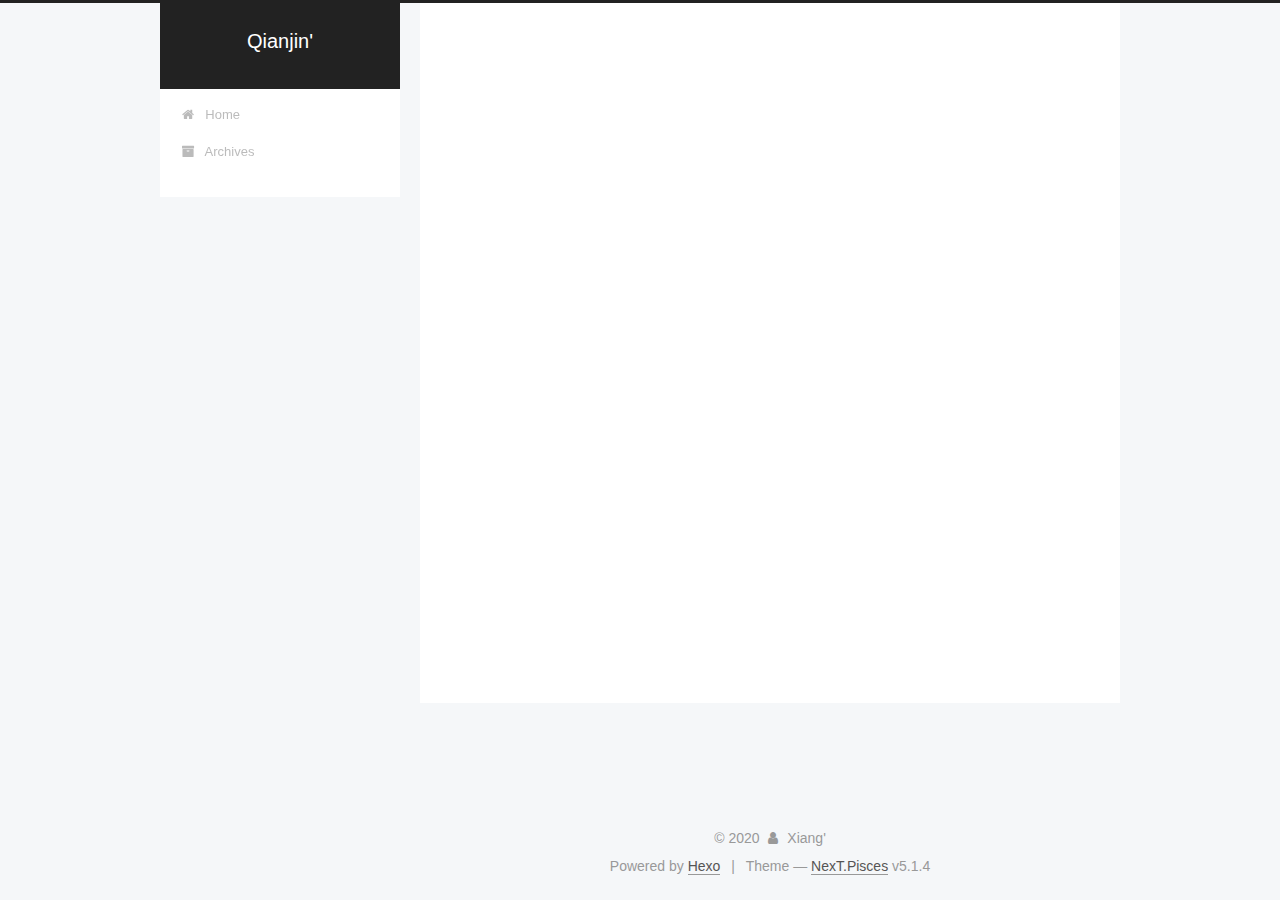
==== commit 0a752620: "Site updated: 2020-02-26 18:14:02" ====
--- a/index.html
+++ b/index.html
@@ -5,7 +5,7 @@
   
 
 
-<html class="theme-next muse use-motion" lang="zh-CN">
+<html class="theme-next pisces use-motion" lang="zh-CN">
 <head>
   <meta charset="UTF-8"/>
 <meta http-equiv="X-UA-Compatible" content="IE=edge" />
@@ -80,11 +80,11 @@
 
 
 <meta property="og:type" content="website">
-<meta property="og:title" content="jojo">
+<meta property="og:title" content="Qianjin&#39;">
 <meta property="og:url" content="https://jojo010602.github.io/index.html">
-<meta property="og:site_name" content="jojo">
+<meta property="og:site_name" content="Qianjin&#39;">
 <meta property="og:locale" content="zh_CN">
-<meta property="article:author" content="相前进_">
+<meta property="article:author" content="Xiang&#39;">
 <meta name="twitter:card" content="summary">
 
 
@@ -93,7 +93,7 @@
   var NexT = window.NexT || {};
   var CONFIG = {
     root: '/',
-    scheme: 'Muse',
+    scheme: 'Pisces',
     version: '5.1.4',
     sidebar: {"position":"left","display":"post","offset":12,"b2t":false,"scrollpercent":false,"onmobile":false},
     fancybox: true,
@@ -121,7 +121,7 @@
 
 
 
-  <title>jojo</title>
+  <title>Qianjin'</title>
   
 
 
@@ -152,7 +152,7 @@
     <div class="custom-logo-site-title">
       <a href="/"  class="brand" rel="start">
         <span class="logo-line-before"><i></i></span>
-        <span class="site-title">jojo</span>
+        <span class="site-title">Qianjin'</span>
         <span class="logo-line-after"><i></i></span>
       </a>
     </div>
@@ -229,16 +229,16 @@
   
   
   <div class="post-block">
-    <link itemprop="mainEntityOfPage" href="https://jojo010602.github.io/2020/02/22/hello-world/">
+    <link itemprop="mainEntityOfPage" href="https://jojo010602.github.io/2020/02/26/%E8%AE%A1%E7%AE%97%E6%9C%BA%E7%BD%91%E7%BB%9C%E4%BB%BF%E7%9C%9F%E5%AE%9E%E9%AA%8C/">
 
     <span hidden itemprop="author" itemscope itemtype="http://schema.org/Person">
-      <meta itemprop="name" content="相前进_">
+      <meta itemprop="name" content="Xiang'">
       <meta itemprop="description" content="">
       <meta itemprop="image" content="/images/avatar.gif">
     </span>
 
     <span hidden itemprop="publisher" itemscope itemtype="http://schema.org/Organization">
-      <meta itemprop="name" content="jojo">
+      <meta itemprop="name" content="Qianjin'">
     </span>
 
     
@@ -248,7 +248,7 @@
         
           <h1 class="post-title" itemprop="name headline">
                 
-                <a class="post-title-link" href="/2020/02/22/hello-world/" itemprop="url">Hello World</a></h1>
+                <a class="post-title-link" href="/2020/02/26/%E8%AE%A1%E7%AE%97%E6%9C%BA%E7%BD%91%E7%BB%9C%E4%BB%BF%E7%9C%9F%E5%AE%9E%E9%AA%8C/" itemprop="url">计算机网络仿真实验</a></h1>
         
 
         <div class="post-meta">
@@ -260,8 +260,8 @@
               
                 <span class="post-meta-item-text">Posted on</span>
               
-              <time title="Post created" itemprop="dateCreated datePublished" datetime="2020-02-22T11:29:50+08:00">
-                2020-02-22
+              <time title="Post created" itemprop="dateCreated datePublished" datetime="2020-02-26T15:26:59+08:00">
+                2020-02-26
               </time>
             
 
@@ -299,22 +299,14 @@
 
       
         
-          
-            <p>Welcome to <a href="https://hexo.io/" target="_blank" rel="noopener">Hexo</a>! This is your very first post. Check <a href="https://hexo.io/docs/" target="_blank" rel="noopener">documentation</a> for more info. If you get any problems when using Hexo, you can find the answer in <a href="https://hexo.io/docs/troubleshooting.html" target="_blank" rel="noopener">troubleshooting</a> or you can ask me on <a href="https://github.com/hexojs/hexo/issues" target="_blank" rel="noopener">GitHub</a>.</p>
-<h2 id="Quick-Start"><a href="#Quick-Start" class="headerlink" title="Quick Start"></a>Quick Start</h2><h3 id="Create-a-new-post"><a href="#Create-a-new-post" class="headerlink" title="Create a new post"></a>Create a new post</h3><figure class="highlight bash"><table><tr><td class="gutter"><pre><span class="line">1</span><br></pre></td><td class="code"><pre><span class="line">$ hexo new <span class="string">"My New Post"</span></span><br></pre></td></tr></table></figure>
-
-<p>More info: <a href="https://hexo.io/docs/writing.html" target="_blank" rel="noopener">Writing</a></p>
-<h3 id="Run-server"><a href="#Run-server" class="headerlink" title="Run server"></a>Run server</h3><figure class="highlight bash"><table><tr><td class="gutter"><pre><span class="line">1</span><br></pre></td><td class="code"><pre><span class="line">$ hexo server</span><br></pre></td></tr></table></figure>
-
-<p>More info: <a href="https://hexo.io/docs/server.html" target="_blank" rel="noopener">Server</a></p>
-<h3 id="Generate-static-files"><a href="#Generate-static-files" class="headerlink" title="Generate static files"></a>Generate static files</h3><figure class="highlight bash"><table><tr><td class="gutter"><pre><span class="line">1</span><br></pre></td><td class="code"><pre><span class="line">$ hexo generate</span><br></pre></td></tr></table></figure>
-
-<p>More info: <a href="https://hexo.io/docs/generating.html" target="_blank" rel="noopener">Generating</a></p>
-<h3 id="Deploy-to-remote-sites"><a href="#Deploy-to-remote-sites" class="headerlink" title="Deploy to remote sites"></a>Deploy to remote sites</h3><figure class="highlight bash"><table><tr><td class="gutter"><pre><span class="line">1</span><br></pre></td><td class="code"><pre><span class="line">$ hexo deploy</span><br></pre></td></tr></table></figure>
-
-<p>More info: <a href="https://hexo.io/docs/one-command-deployment.html" target="_blank" rel="noopener">Deployment</a></p>
-
-          
+          <h2 id="P00"><a href="#P00" class="headerlink" title="P00"></a>P00</h2><h3 id="计算机网络体系结构"><a href="#计算机网络体系结构" class="headerlink" title="计算机网络体系结构"></a>计算机网络体系结构</h3>
+          <!--noindex-->
+          <div class="post-button text-center">
+            <a class="btn" href="/2020/02/26/%E8%AE%A1%E7%AE%97%E6%9C%BA%E7%BD%91%E7%BB%9C%E4%BB%BF%E7%9C%9F%E5%AE%9E%E9%AA%8C/#more" rel="contents">
+              Read more &raquo;
+            </a>
+          </div>
+          <!--/noindex-->
         
       
     </div>
@@ -383,7 +375,7 @@
         <div class="site-overview">
           <div class="site-author motion-element" itemprop="author" itemscope itemtype="http://schema.org/Person">
             
-              <p class="site-author-name" itemprop="name">相前进_</p>
+              <p class="site-author-name" itemprop="name">Xiang'</p>
               <p class="site-description motion-element" itemprop="description"></p>
           </div>
 
@@ -439,7 +431,7 @@
   <span class="with-love">
     <i class="fa fa-user"></i>
   </span>
-  <span class="author" itemprop="copyrightHolder">相前进_</span>
+  <span class="author" itemprop="copyrightHolder">Xiang'</span>
 
   
 </div>
@@ -453,7 +445,7 @@
 
 
 
-  <div class="theme-info">Theme &mdash; <a class="theme-link" target="_blank" href="https://github.com/iissnan/hexo-theme-next">NexT.Muse</a> v5.1.4</div>
+  <div class="theme-info">Theme &mdash; <a class="theme-link" target="_blank" href="https://github.com/iissnan/hexo-theme-next">NexT.Pisces</a> v5.1.4</div>
 
 
 
@@ -553,6 +545,13 @@
   
   
 
+
+  <script type="text/javascript" src="/js/src/affix.js?v=5.1.4"></script>
+
+  <script type="text/javascript" src="/js/src/schemes/pisces.js?v=5.1.4"></script>
+
+
+
   
 
   
--- a/css/main.css
+++ b/css/main.css
@@ -189,7 +189,7 @@
   font-size: 14px;
   line-height: 2;
   color: #555;
-  background: #fff;
+  background: #f5f7f9;
 }
 @media (max-width: 767px) {
   body {
@@ -653,8 +653,8 @@
 @media (min-width: 992px) {
   .full-image.full-image.full-image.full-image {
     max-width: none;
-    width: 110%;
-    margin: 25px -5%;
+    width: 118%;
+    margin: 0 -9%;
   }
 }
 .blockquote-center,
@@ -940,11 +940,11 @@
   display: inline-block;
   padding: 0 20px;
   font-size: 14px;
-  color: #fff;
-  background: #222;
-  border: 2px solid #222;
+  color: #555;
+  background: #fff;
+  border: 2px solid #555;
   text-decoration: none;
-  border-radius: 0;
+  border-radius: 2px;
   transition-property: background-color;
   transition-duration: 0.2s;
   transition-timing-function: ease-in-out;
@@ -953,8 +953,8 @@
 }
 .btn:hover {
   border-color: #222;
-  color: #222;
-  background: #fff;
+  color: #fff;
+  background: #222;
 }
 .btn +.btn {
   margin: 0 0 8px 8px;
@@ -1066,7 +1066,7 @@
   width: 24px;
   background: #222;
   font-size: 12px;
-  opacity: 1;
+  opacity: 0.6;
   color: #fff;
   cursor: pointer;
   text-align: center;
@@ -1087,7 +1087,7 @@
   }
 }
 .back-to-top.back-to-top-on {
-  bottom: 19px;
+  bottom: 30px;
 }
 .header {
   background: transparent;
@@ -1136,7 +1136,7 @@
 .site-subtitle {
   margin-top: 10px;
   font-size: 13px;
-  color: #999;
+  color: #ddd;
 }
 .use-motion .brand {
   opacity: 0;
@@ -1209,7 +1209,8 @@
   transition-timing-function: ease-in-out;
   transition-delay: 0s;
 }
-.menu .menu-item a:hover {
+.menu .menu-item a:hover,
+.menu-item-active a {
   border-bottom-color: #222;
 }
 .menu .menu-item .fa {
@@ -1738,20 +1739,20 @@
   display: block;
   margin: 0 auto;
   padding: 2px;
-  max-width: 96px;
+  max-width: 120px;
   height: auto;
-  border: 2px solid #333;
+  border: 1px solid #eee;
 }
 .site-author-name {
-  margin: 5px 0 0;
+  margin: 0;
   text-align: center;
-  color: #f5f5f5;
-  font-weight: normal;
+  color: #222;
+  font-weight: 600;
 }
 .site-description {
-  margin-top: 5px;
+  margin-top: 0;
   text-align: center;
-  font-size: 14px;
+  font-size: 13px;
   color: #999;
 }
 .site-state {
@@ -1763,7 +1764,7 @@
 .site-state-item {
   display: inline-block;
   padding: 0 15px;
-  border-left: 1px solid #333;
+  border-left: 1px solid #eee;
 }
 .site-state-item:first-child {
   border-left: none;
@@ -1776,11 +1777,11 @@
   text-align: center;
   color: inherit;
   font-weight: 600;
-  font-size: 18px;
+  font-size: 16px;
 }
 .site-state-item-name {
   font-size: 13px;
-  color: inherit;
+  color: #999;
 }
 .feed-link {
   margin-top: 20px;
@@ -1822,7 +1823,7 @@
   width: 4px;
   height: 4px;
   border-radius: 50%;
-  background: #c2b154;
+  background: #86ff4f;
 }
 .links-of-blogroll {
   font-size: 13px;
@@ -1860,7 +1861,7 @@
   color: #555;
 }
 .sidebar-nav li:hover {
-  color: #f5f5f5;
+  color: #fc6423;
 }
 .page-post-detail .sidebar-nav-toc {
   padding: 0 5px;
@@ -1869,11 +1870,11 @@
   margin-left: 10px;
 }
 .sidebar-nav .sidebar-nav-active {
-  color: #87daff;
-  border-bottom-color: #87daff;
+  color: #fc6423;
+  border-bottom-color: #fc6423;
 }
 .sidebar-nav .sidebar-nav-active:hover {
-  color: #87daff;
+  color: #fc6423;
 }
 .sidebar-panel {
   display: none;
@@ -1906,12 +1907,12 @@
   transition-timing-function: ease-in-out;
   transition-delay: 0s;
   transition-property: all;
-  color: #999;
-  border-bottom-color: #555;
+  color: #666;
+  border-bottom-color: #ccc;
 }
 .post-toc ol a:hover {
-  color: #ccc;
-  border-bottom-color: #ccc;
+  color: #000;
+  border-bottom-color: #000;
 }
 .post-toc .nav-item {
   overflow: hidden;
@@ -1933,14 +1934,14 @@
   display: block;
 }
 .post-toc .nav .active > a {
-  color: #87daff;
-  border-bottom-color: #87daff;
+  color: #fc6423;
+  border-bottom-color: #fc6423;
 }
 .post-toc .nav .active-current > a {
-  color: #87daff;
+  color: #fc6423;
 }
 .post-toc .nav .active-current > a:hover {
-  color: #87daff;
+  color: #fc6423;
 }
 .footer {
   font-size: 14px;
@@ -2345,6 +2346,16 @@
   transform: translate(-50%, -50%);
   color: #ccc;
 }
+@media (min-width: 768px) and (max-width: 991px) {
+  .busuanzi-count {
+    width: auto;
+  }
+}
+@media (max-width: 767px) {
+  .busuanzi-count {
+    width: auto;
+  }
+}
 .site-uv,
 .site-pv,
 .page-pv {
@@ -2580,83 +2591,403 @@
   }
 }
 .page-post-detail .sidebar-toggle-line {
-  background: #87daff;
+  background: #fc6423;
 }
 .page-post-detail .comments {
   overflow: hidden;
 }
-@media (max-width: 767px) {
-  .header-inner,
-  .container .main-inner,
+.header {
+  position: relative;
+  margin: 0 auto;
+  width: 960px;
+}
+@media (min-width: 768px) and (max-width: 991px) {
+  .header {
+    width: auto;
+  }
+}
+@media (max-width: 767px) {
+  .header {
+    width: auto;
+  }
+}
+.header-inner {
+  position: absolute;
+  top: 0;
+  overflow: hidden;
+  padding: 0;
+  width: 240px;
+  background: #fff;
+  box-shadow: initial;
+  border-radius: initial;
+}
+@media (min-width: 1600px) {
+  .container .header-inner {
+    width: 240px;
+  }
+}
+@media (min-width: 768px) and (max-width: 991px) {
+  .header-inner {
+    position: relative;
+    width: auto;
+    border-radius: initial;
+  }
+}
+@media (max-width: 767px) {
+  .header-inner {
+    position: relative;
+    width: auto;
+    border-radius: initial;
+  }
+}
+.main:before,
+.main:after {
+  content: " ";
+  display: table;
+}
+.main:after {
+  clear: both;
+}
+@media (min-width: 768px) and (max-width: 991px) {
+  .main {
+    padding-bottom: 100px;
+  }
+}
+@media (max-width: 767px) {
+  .main {
+    padding-bottom: 100px;
+  }
+}
+.container .main-inner {
+  width: 960px;
+}
+@media (min-width: 768px) and (max-width: 991px) {
+  .container .main-inner {
+    width: auto;
+  }
+}
+@media (max-width: 767px) {
+  .container .main-inner {
+    width: auto;
+  }
+}
+.content-wrap {
+  float: right;
+  box-sizing: border-box;
+  padding: 40px;
+  width: 700px;
+  background: #fff;
+  min-height: 700px;
+  box-shadow: initial;
+  border-radius: initial;
+}
+@media (min-width: 768px) and (max-width: 991px) {
+  .content-wrap {
+    width: 100%;
+    padding: 20px;
+    border-radius: initial;
+  }
+}
+@media (max-width: 767px) {
+  .content-wrap {
+    width: 100%;
+    padding: 20px;
+    min-height: auto;
+    border-radius: initial;
+  }
+}
+.sidebar {
+  position: static;
+  float: left;
+  margin-top: 300px;
+  width: 240px;
+  background: #f5f7f9;
+  box-shadow: none;
+}
+@media (min-width: 768px) and (max-width: 991px) {
+  .sidebar {
+    display: none;
+  }
+}
+@media (max-width: 767px) {
+  .sidebar {
+    display: none;
+  }
+}
+.sidebar-toggle {
+  display: none;
+}
+.footer-inner {
+  width: 960px;
+  padding-left: 260px;
+}
+@media (min-width: 768px) and (max-width: 991px) {
   .footer-inner {
     width: auto;
-  }
-}
-embed {
-  display: block;
-  margin: 0px auto 25px auto;
-}
-.custom-logo .site-meta-headline {
-  text-align: center;
-}
-.custom-logo .brand {
+    padding-left: 0 !important;
+    padding-right: 0 !important;
+  }
+}
+@media (max-width: 767px) {
+  .footer-inner {
+    width: auto;
+    padding-left: 0 !important;
+    padding-right: 0 !important;
+  }
+}
+.sidebar-position-right .header-inner {
+  right: 0;
+}
+.sidebar-position-right .content-wrap {
+  float: left;
+}
+.sidebar-position-right .sidebar {
+  float: right;
+}
+.sidebar-position-right .footer-inner {
+  padding-left: 0;
+  padding-right: 260px;
+}
+.site-brand-wrapper {
+  position: relative;
+}
+.site-meta {
+  padding: 20px 0;
+  color: #fff;
+  background: #222;
+}
+@media (min-width: 768px) and (max-width: 991px) {
+  .site-meta {
+    box-shadow: 0 0 16px rgba(0,0,0,0.5);
+  }
+}
+@media (max-width: 767px) {
+  .site-meta {
+    box-shadow: 0 0 16px rgba(0,0,0,0.5);
+  }
+}
+.brand {
+  padding: 0;
   background: none;
 }
-.custom-logo .site-title {
-  margin: 10px auto 0;
-  font-size: 24px;
-  color: #222;
-}
-.custom-logo .site-title a {
-  border: none;
-}
-.custom-logo-image {
-  margin: 0 auto;
-  padding: 5px;
-  max-width: 150px;
-  background: #fff;
-}
-@media (max-width: 767px) {
-  .site-nav {
-    position: absolute;
-    left: 0;
-    top: 52px;
-    margin: 0;
-    width: 100%;
-    padding: 0;
-    background: #fff;
-    border-bottom: 1px solid #ddd;
-    z-index: 1030;
-  }
-}
-@media (max-width: 767px) {
-  .menu {
-    text-align: left;
-  }
-}
-@media (max-width: 767px) {
-  .menu .menu-item {
-    display: block;
-    margin: 0 10px;
-    vertical-align: top;
-  }
-}
-@media (max-width: 767px) {
-  .menu .menu-item br {
-    display: none;
-  }
-}
-@media (max-width: 767px) {
-  .menu .menu-item a {
-    padding: 5px 10px;
-  }
-}
-.menu .menu-item .fa {
-  margin-right: 0;
+.brand:hover {
+  color: #fff;
+}
+.site-subtitle {
+  margin: 10px 10px 0;
+  font-weight: initial;
 }
 .site-search form {
   display: none;
 }
+.site-nav {
+  border-top: none;
+}
+@media (min-width: 768px) and (max-width: 991px) {
+  .site-nav {
+    display: none !important;
+  }
+}
+@media (min-width: 768px) and (max-width: 991px) {
+  .site-nav-on {
+    display: block !important;
+  }
+}
+.menu .menu-item {
+  display: block;
+  margin: 0;
+}
+.menu .menu-item a {
+  position: relative;
+  box-sizing: border-box;
+  padding: 5px 20px;
+  text-align: left;
+  line-height: inherit;
+  transition-property: background-color;
+  transition-duration: 0.2s;
+  transition-timing-function: ease-in-out;
+  transition-delay: 0s;
+}
+.menu .menu-item a:hover,
+.menu-item-active a {
+  background: #f9f9f9;
+  border-bottom-color: #fff;
+}
+.menu .menu-item br {
+  display: none;
+}
+.menu-item-active a:after {
+  content: " ";
+  position: absolute;
+  top: 50%;
+  margin-top: -3px;
+  right: 15px;
+  width: 6px;
+  height: 6px;
+  border-radius: 50%;
+  background-color: #bbb;
+}
+.btn-bar {
+  background-color: #fff;
+}
+.site-nav-toggle {
+  left: 20px;
+  top: 50%;
+  -webkit-transform: translateY(-50%);
+  -webkit-transform: translateY(-50%);
+  -moz-transform: translateY(-50%);
+  -ms-transform: translateY(-50%);
+  -o-transform: translateY(-50%);
+  transform: translateY(-50%);
+}
+@media (min-width: 768px) and (max-width: 991px) {
+  .site-nav-toggle {
+    display: block;
+  }
+}
+.use-motion .sidebar .motion-element {
+  opacity: 1;
+}
+.sidebar {
+  margin-left: -100%;
+  right: auto;
+  bottom: auto;
+  -webkit-transform: none;
+}
+.sidebar-inner {
+  box-sizing: border-box;
+  width: 240px;
+  color: #555;
+  background: #fff;
+  box-shadow: initial;
+  border-radius: initial;
+  opacity: 0;
+}
+.sidebar-inner.affix {
+  position: fixed;
+  top: 12px;
+}
+.sidebar-inner.affix-bottom {
+  position: absolute;
+}
+.site-overview {
+  text-align: left;
+}
+.site-author:before,
+.site-author:after {
+  content: " ";
+  display: table;
+}
+.site-author:after {
+  clear: both;
+}
+.sidebar a {
+  color: #555;
+}
+.sidebar a:hover {
+  color: #222;
+}
+.site-state-item {
+  padding: 0 10px;
+}
+.links-of-author-item a:before {
+  display: none;
+}
+.links-of-author-item a {
+  border-bottom: none;
+  text-decoration: underline;
+}
+.feed-link {
+  border-top: 1px dotted #ccc;
+  border-bottom: 1px dotted #ccc;
+  text-align: center;
+}
+.feed-link a {
+  display: block;
+  color: #fc6423;
+  border: none;
+}
+.feed-link a:hover {
+  background: none;
+  color: #e34603;
+}
+.feed-link a:hover i {
+  color: #e34603;
+}
+.links-of-author {
+  display: flex;
+  flex-wrap: wrap;
+  justify-content: center;
+}
+.links-of-author-item {
+  margin: 5px 0 0;
+  width: 50%;
+}
+.links-of-author-item a {
+  max-width: 216px;
+  box-sizing: border-box;
+  display: inline-block;
+  margin-right: 0;
+  margin-bottom: 0;
+  padding: 0 5px;
+  overflow: hidden;
+  white-space: nowrap;
+  text-overflow: ellipsis;
+}
+.links-of-author-item a {
+  display: block;
+  text-decoration: none;
+}
+.links-of-author-item a:hover {
+  border-radius: 4px;
+  background: #eee;
+}
+.links-of-author-item .fa {
+  margin-right: 2px;
+  font-size: 16px;
+}
+.links-of-author-item .fa-globe {
+  font-size: 15px;
+}
+.links-of-blogroll {
+  text-align: center;
+  margin-top: 20px;
+  padding: 3px 0 0;
+  border-top: 1px dotted #ccc;
+}
+.links-of-blogroll-title {
+  margin-top: 0;
+}
+.links-of-blogroll-item {
+  padding: 0;
+}
+.links-of-blogroll-inline:before,
+.links-of-blogroll-inline:after {
+  content: " ";
+  display: table;
+}
+.links-of-blogroll-inline:after {
+  clear: both;
+}
 .links-of-blogroll-inline .links-of-blogroll-item {
-  display: inline-block;
-}
+  margin: 5px 0 0;
+  width: 50%;
+  display: inline-block;
+  width: unset;
+}
+.links-of-blogroll-inline .links-of-blogroll-item a {
+  max-width: 216px;
+  box-sizing: border-box;
+  display: inline-block;
+  margin-right: 0;
+  margin-bottom: 0;
+  padding: 0 5px;
+  overflow: hidden;
+  white-space: nowrap;
+  text-overflow: ellipsis;
+}
+@media (max-width: 767px) {
+  .post-body {
+    text-align: justify;
+  }
+}
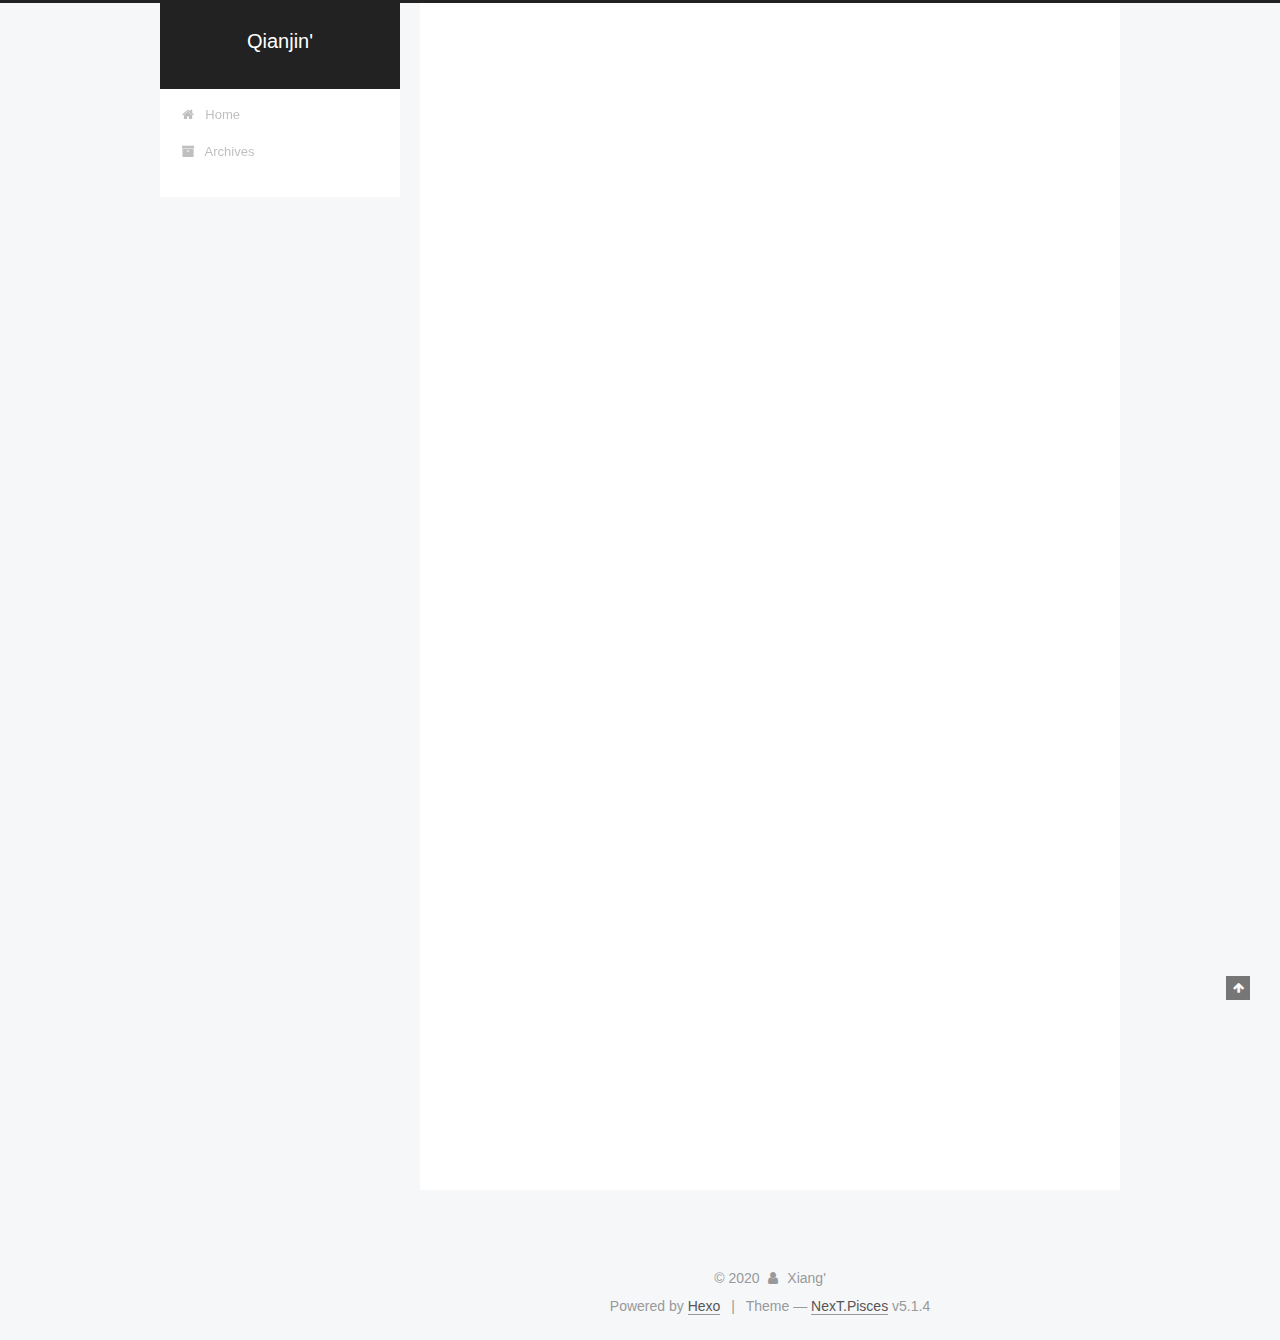
==== commit 39fb6491: "Site updated: 2020-02-26 18:15:46" ====
--- a/index.html
+++ b/index.html
@@ -299,14 +299,29 @@
 
       
         
-          <h2 id="P00"><a href="#P00" class="headerlink" title="P00"></a>P00</h2><h3 id="计算机网络体系结构"><a href="#计算机网络体系结构" class="headerlink" title="计算机网络体系结构"></a>计算机网络体系结构</h3>
-          <!--noindex-->
-          <div class="post-button text-center">
-            <a class="btn" href="/2020/02/26/%E8%AE%A1%E7%AE%97%E6%9C%BA%E7%BD%91%E7%BB%9C%E4%BB%BF%E7%9C%9F%E5%AE%9E%E9%AA%8C/#more" rel="contents">
-              Read more &raquo;
-            </a>
-          </div>
-          <!--/noindex-->
+          
+            <h2 id="P00"><a href="#P00" class="headerlink" title="P00"></a>P00</h2><h3 id="计算机网络体系结构"><a href="#计算机网络体系结构" class="headerlink" title="计算机网络体系结构"></a>计算机网络体系结构</h3><ul>
+<li><p>OSI/RM体系结构==&gt;法律上的国际标准</p>
+</li>
+<li><p>TCP/IP体系结构==&gt;事实上国际的标准</p>
+</li>
+<li><p>五层协议体系结构==&gt;适用于教学<br><img src="https://s2.ax1x.com/2020/02/26/3UcmqA.png" alt="计算机网络体系结构"></p>
+</li>
+<li><p>使用IP协议 物理层进行封装<br><img src="https://s2.ax1x.com/2020/02/26/3Ug00A.png" alt="数据包在互联网中传输"></p>
+</li>
+</ul>
+<hr>
+<h2 id="P01"><a href="#P01" class="headerlink" title="P01"></a>P01</h2><h3 id="Packet-Ttacer的简单使用"><a href="#Packet-Ttacer的简单使用" class="headerlink" title="Packet Ttacer的简单使用"></a>Packet Ttacer的简单使用</h3><p><img src="https://s2.ax1x.com/2020/02/26/3Ugb1U.png" alt="Packet Ttacer的简单使用"></p>
+<ul>
+<li>配置三台PC 和一台集线器<br><img src="https://s2.ax1x.com/2020/02/26/3UR8xO.png" alt=""></li>
+<li>配置好IP<br><img src="https://s2.ax1x.com/2020/02/26/3UR3RK.png" alt=""></li>
+<li>选择数据包从PC0发送到PC1</li>
+<li>选择仿真模式 点击捕获可以在右侧看到发生的事件<br><img src="https://s2.ax1x.com/2020/02/26/3URKaR.png" alt=""></li>
+<li>点击 lnfo 可以查看数据包的封装细节<br><img src="https://s2.ax1x.com/2020/02/26/3URjF1.png" alt=""></li>
+</ul>
+<hr>
+
+          
         
       
     </div>
